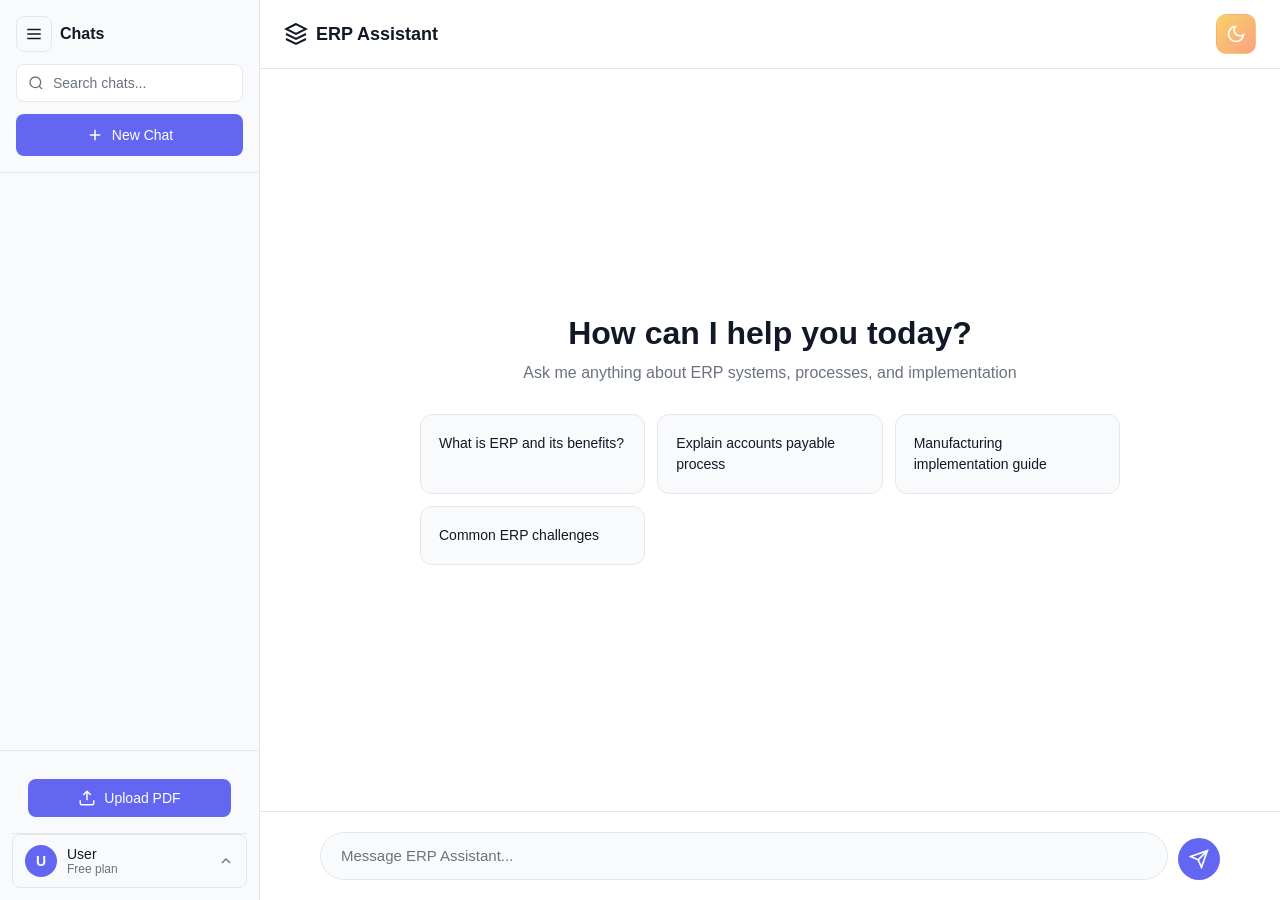
==== ui/app.html @ d472e2b1 "Initial commit: ERP RAG System with feedback, finance domain, and document upload" ====
<!DOCTYPE html>
<html lang="en">
<head>
    <meta charset="UTF-8">
    <meta name="viewport" content="width=device-width, initial-scale=1.0">
    <title>ERP Assistant</title>
    <style>
        * {
            margin: 0;
            padding: 0;
            box-sizing: border-box;
        }

        :root {
            --bg-primary: #ffffff;
            --bg-secondary: #f9fafb;
            --bg-tertiary: #f3f4f6;
            --text-primary: #111827;
            --text-secondary: #6b7280;
            --border: #e5e7eb;
            --accent: #6366f1;
            --accent-hover: #4f46e5;
            --message-user-bg: #f3f4f6;
            --message-assistant-bg: #ffffff;
        }

        [data-theme="dark"] {
            --bg-primary: #1a1f2e;
            --bg-secondary: #252d3d;
            --bg-tertiary: #2f3b4f;
            --text-primary: #e4e6eb;
            --text-secondary: #9ca3af;
            --border: #2d3748;
            --message-user-bg: #252d3d;
            --message-assistant-bg: #1a1f2e;
        }

        body {
            font-family: -apple-system, BlinkMacSystemFont, "Segoe UI", Roboto, sans-serif;
            background: var(--bg-primary);
            color: var(--text-primary);
            height: 100vh;
            display: flex;
            flex-direction: row;
            overflow: hidden;
        }

        /* Sidebar */
        .sidebar {
            width: 260px;
            background: var(--bg-secondary);
            border-right: 1px solid var(--border);
            display: flex;
            flex-direction: column;
            transition: width 0.3s ease;
            position: relative;
            z-index: 100;
            overflow: hidden;
        }

        .sidebar.collapsed {
            width: 56px;
        }

        .sidebar-header {
            padding: 16px;
            border-bottom: 1px solid var(--border);
            display: flex;
            flex-direction: column;
            gap: 12px;
        }

        .sidebar.collapsed .sidebar-header {
            padding: 10px;
            border-bottom: none;
        }

        .sidebar.collapsed .sidebar-title,
        .sidebar.collapsed .search-box,
        .sidebar.collapsed .new-chat-btn,
        .sidebar.collapsed .conversations-list {
            display: none;
        }

        .sidebar.collapsed .sidebar-top {
            justify-content: center;
        }

        .sidebar-top {
            display: flex;
            align-items: center;
            gap: 8px;
        }

        .sidebar-hamburger {
            background: none;
            border: 1px solid var(--border);
            padding: 8px;
            border-radius: 8px;
            cursor: pointer;
            color: var(--text-primary);
            display: flex;
            align-items: center;
            justify-content: center;
            transition: all 0.2s;
            width: 36px;
            height: 36px;
            flex-shrink: 0;
        }

        .sidebar-hamburger:hover {
            background: var(--bg-tertiary);
        }

        .sidebar.collapsed .sidebar-hamburger {
            border-color: var(--accent);
        }

        .sidebar-title {
            font-size: 16px;
            font-weight: 600;
            color: var(--text-primary);
            flex: 1;
        }

        .search-box {
            position: relative;
            width: 100%;
        }

        .search-input {
            width: 100%;
            padding: 10px 12px 10px 36px;
            background: var(--bg-primary);
            border: 1px solid var(--border);
            border-radius: 8px;
            font-size: 14px;
            color: var(--text-primary);
            outline: none;
            transition: all 0.2s;
        }

        .search-input::placeholder {
            color: var(--text-secondary);
        }

        .search-input:focus {
            border-color: var(--accent);
            box-shadow: 0 0 0 3px rgba(99, 102, 241, 0.1);
        }

        .search-icon {
            position: absolute;
            left: 12px;
            top: 50%;
            transform: translateY(-50%);
            color: var(--text-secondary);
            pointer-events: none;
        }

        .new-chat-btn {
            width: 100%;
            padding: 12px;
            background: var(--accent);
            color: white;
            border: none;
            border-radius: 8px;
            cursor: pointer;
            font-size: 14px;
            font-weight: 500;
            display: flex;
            align-items: center;
            justify-content: center;
            gap: 8px;
            transition: background 0.2s;
        }

        .new-chat-btn:hover {
            background: var(--accent-hover);
        }

        .conversations-list {
            flex: 1;
            overflow-y: auto;
            padding: 8px;
        }

        .sidebar-footer {
            padding: 12px;
            border-top: 1px solid var(--border);
            background: var(--bg-secondary);
        }

        .sidebar.collapsed .sidebar-footer {
            padding: 10px;
        }

        /* Upload Section */
        .upload-section {
            padding: 16px;
            border-bottom: 1px solid var(--border);
        }

        .sidebar.collapsed .upload-section {
            padding: 10px;
        }

        .upload-button {
            width: 100%;
            padding: 10px 12px;
            background: var(--accent);
            border: none;
            border-radius: 8px;
            cursor: pointer;
            display: flex;
            align-items: center;
            justify-content: center;
            gap: 8px;
            transition: all 0.2s;
            color: white;
            font-weight: 500;
            font-size: 14px;
        }

        .upload-button:hover {
            background: #5558dd;
            transform: translateY(-1px);
        }

        .sidebar.collapsed .upload-button {
            width: 36px;
            height: 36px;
            padding: 0;
        }

        .sidebar.collapsed .upload-button span {
            display: none;
        }

        .upload-progress {
            margin-top: 12px;
            display: none;
        }

        .upload-progress.active {
            display: block;
        }

        .progress-bar {
            height: 6px;
            background: var(--bg-tertiary);
            border-radius: 3px;
            overflow: hidden;
            margin-bottom: 6px;
        }

        .progress-fill {
            height: 100%;
            background: var(--accent);
            transition: width 0.3s;
            width: 0%;
        }

        .progress-text {
            font-size: 12px;
            color: var(--text-secondary);
            text-align: center;
        }

        .upload-status {
            margin-top: 8px;
            padding: 8px;
            border-radius: 6px;
            font-size: 12px;
            display: none;
        }

        .upload-status.active {
            display: block;
        }

        .upload-status.success {
            background: rgba(16, 185, 129, 0.1);
            color: #10b981;
            border: 1px solid rgba(16, 185, 129, 0.3);
        }

        .upload-status.error {
            background: rgba(239, 68, 68, 0.1);
            color: #ef4444;
            border: 1px solid rgba(239, 68, 68, 0.3);
        }

        .upload-status.processing {
            background: rgba(99, 102, 241, 0.1);
            color: var(--accent);
            border: 1px solid rgba(99, 102, 241, 0.3);
        }

        .profile-section {
            position: relative;
        }

        .profile-button {
            width: 100%;
            padding: 10px 12px;
            background: none;
            border: 1px solid var(--border);
            border-radius: 8px;
            cursor: pointer;
            display: flex;
            align-items: center;
            gap: 10px;
            transition: all 0.2s;
            color: var(--text-primary);
        }

        .profile-button:hover {
            background: var(--bg-tertiary);
        }

        .sidebar.collapsed .profile-button {
            width: 36px;
            height: 36px;
            padding: 0;
            justify-content: center;
        }

        .profile-avatar {
            width: 32px;
            height: 32px;
            border-radius: 50%;
            background: var(--accent);
            color: white;
            display: flex;
            align-items: center;
            justify-content: center;
            font-weight: 600;
            font-size: 14px;
            flex-shrink: 0;
        }

        .profile-info {
            flex: 1;
            text-align: left;
            overflow: hidden;
        }

        .profile-name {
            font-size: 14px;
            font-weight: 500;
            color: var(--text-primary);
            white-space: nowrap;
            overflow: hidden;
            text-overflow: ellipsis;
        }

        .profile-status {
            font-size: 12px;
            color: var(--text-secondary);
        }

        .sidebar.collapsed .profile-info,
        .sidebar.collapsed .profile-chevron {
            display: none;
        }

        .profile-chevron {
            flex-shrink: 0;
            color: var(--text-secondary);
        }

        .profile-menu {
            position: absolute;
            bottom: 100%;
            left: 0;
            right: 0;
            margin-bottom: 8px;
            background: var(--bg-primary);
            border: 1px solid var(--border);
            border-radius: 8px;
            box-shadow: 0 4px 12px rgba(0, 0, 0, 0.15);
            display: none;
            overflow: hidden;
            z-index: 1000;
        }

        .profile-menu.active {
            display: block;
        }

        .profile-menu-item {
            padding: 12px 16px;
            display: flex;
            align-items: center;
            gap: 12px;
            cursor: pointer;
            transition: background 0.2s;
            color: var(--text-primary);
            font-size: 14px;
            border: none;
            background: none;
            width: 100%;
            text-align: left;
        }

        .profile-menu-item:hover {
            background: var(--bg-tertiary);
        }

        .profile-menu-item svg {
            color: var(--text-secondary);
            flex-shrink: 0;
        }

        .profile-menu-divider {
            height: 1px;
            background: var(--border);
            margin: 4px 0;
        }

        .conversation-item {
            padding: 12px;
            border-radius: 8px;
            cursor: pointer;
            margin-bottom: 4px;
            transition: background 0.2s;
            display: flex;
            align-items: center;
            justify-content: space-between;
            gap: 8px;
        }

        .conversation-item:hover {
            background: var(--bg-tertiary);
        }

        .conversation-item.active {
            background: var(--accent);
            color: white;
        }

        .conversation-title {
            flex: 1;
            font-size: 14px;
            overflow: hidden;
            text-overflow: ellipsis;
            white-space: nowrap;
        }

        .conversation-delete {
            opacity: 0;
            background: none;
            border: none;
            color: var(--text-secondary);
            cursor: pointer;
            padding: 4px;
            border-radius: 4px;
            transition: all 0.2s;
        }

        .conversation-item:hover .conversation-delete {
            opacity: 1;
        }

        .conversation-delete:hover {
            background: rgba(0, 0, 0, 0.1);
            color: var(--text-primary);
        }

        .conversation-item.active .conversation-delete {
            color: white;
        }

        .conversation-item.active .conversation-delete:hover {
            background: rgba(255, 255, 255, 0.2);
        }

        /* Main Content */
        .main-content {
            flex: 1;
            display: flex;
            flex-direction: column;
            overflow: hidden;
        }

        /* Header */
        .header {
            display: flex;
            justify-content: space-between;
            align-items: center;
            padding: 14px 24px;
            border-bottom: 1px solid var(--border);
            background: var(--bg-primary);
        }

        .logo {
            font-size: 18px;
            font-weight: 600;
            color: var(--text-primary);
            display: flex;
            align-items: center;
            gap: 8px;
        }

        .header-left {
            display: flex;
            align-items: center;
            gap: 12px;
        }

        .header-actions {
            display: flex;
            gap: 8px;
            align-items: center;
        }

        /* Theme Toggle Button */
        .theme-toggle {
            position: relative;
            width: 40px;
            height: 40px;
            border: 1px solid var(--border);
            border-radius: 10px;
            background: var(--bg-secondary);
            cursor: pointer;
            display: flex;
            align-items: center;
            justify-content: center;
            transition: all 0.3s ease;
            overflow: hidden;
        }

        .theme-toggle:hover {
            background: var(--bg-tertiary);
            border-color: var(--accent);
            transform: scale(1.05);
        }

        .theme-toggle svg {
            transition: all 0.3s ease;
        }

        .theme-toggle:hover svg {
            color: var(--accent);
        }

        [data-theme="dark"] .theme-toggle {
            background: linear-gradient(135deg, #667eea 0%, #764ba2 100%);
            border-color: transparent;
        }

        [data-theme="light"] .theme-toggle {
            background: linear-gradient(135deg, #f6d365 0%, #fda085 100%);
            border-color: transparent;
        }

        /* Chat Container */
        .chat-container {
            flex: 1;
            overflow-y: auto;
            overflow-x: hidden;
            padding: 24px;
            display: flex;
            flex-direction: column;
            width: 100%;
            align-items: center;
        }
        
        /* Force scrollbar to rightmost edge */
        .main-content {
            flex: 1;
            display: flex;
            flex-direction: column;
            overflow: hidden;
            position: relative;
        }

        /* Empty State */
        .empty-state {
            display: flex;
            flex-direction: column;
            align-items: center;
            justify-content: center;
            height: 100%;
            text-align: center;
            padding: 40px 20px;
            max-width: 900px;
            width: 100%;
        }

        .empty-state h1 {
            font-size: 32px;
            font-weight: 600;
            margin-bottom: 12px;
            color: var(--text-primary);
        }

        .empty-state p {
            font-size: 16px;
            color: var(--text-secondary);
            margin-bottom: 32px;
        }

        .suggestions {
            display: grid;
            grid-template-columns: repeat(auto-fit, minmax(220px, 1fr));
            gap: 12px;
            width: 100%;
            max-width: 700px;
        }

        .suggestion-card {
            background: var(--bg-secondary);
            border: 1px solid var(--border);
            border-radius: 12px;
            padding: 18px;
            cursor: pointer;
            transition: all 0.2s;
            text-align: left;
        }

        .suggestion-card:hover {
            background: var(--bg-tertiary);
            border-color: var(--accent);
            transform: translateY(-2px);
            box-shadow: 0 4px 12px rgba(99, 102, 241, 0.15);
        }

        .suggestion-card h3 {
            font-size: 14px;
            font-weight: 500;
            color: var(--text-primary);
            line-height: 1.5;
        }

        /* Messages */
        .message {
            display: flex;
            gap: 16px;
            margin-bottom: 28px;
            animation: fadeIn 0.3s;
            max-width: 900px;
            width: 100%;
        }

        @keyframes fadeIn {
            from { opacity: 0; transform: translateY(10px); }
            to { opacity: 1; transform: translateY(0); }
        }

        .message-avatar {
            width: 36px;
            height: 36px;
            border-radius: 50%;
            display: flex;
            align-items: center;
            justify-content: center;
            flex-shrink: 0;
            font-size: 15px;
            font-weight: 600;
        }

        .message.user .message-avatar {
            background: #111827;
            color: #ffffff;
        }

        [data-theme="dark"] .message.user .message-avatar {
            background: #e5e7eb;
            color: #111827;
        }

        .message.assistant .message-avatar {
            background: var(--accent);
            color: #ffffff;
        }

        .message-content {
            flex: 1;
            padding-top: 6px;
        }

        .message-text {
            font-size: 15px;
            line-height: 1.7;
            color: var(--text-primary);
        }

        .message-text h2, .message-text h3, .message-text h4 {
            margin: 20px 0 12px 0;
            font-weight: 600;
            color: var(--text-primary);
        }

        .message-text h2 { font-size: 22px; }
        .message-text h3 { font-size: 19px; }
        .message-text h4 { font-size: 17px; }

        .message-text p {
            margin: 10px 0;
            color: var(--text-primary);
        }

        .message-text li {
            margin: 8px 0 8px 24px;
            color: var(--text-primary);
        }

        .message-text code {
            background: var(--bg-tertiary);
            padding: 3px 7px;
            border-radius: 5px;
            font-family: 'SF Mono', 'Monaco', 'Courier New', monospace;
            font-size: 14px;
            color: var(--text-primary);
        }

        .message-text strong {
            font-weight: 600;
            color: var(--text-primary);
        }

        .sources {
            margin-top: 20px;
            padding: 16px;
            background: var(--bg-secondary);
            border: 1px solid var(--border);
            border-radius: 10px;
        }

        .sources-title {
            font-size: 13px;
            font-weight: 600;
            color: var(--text-secondary);
            margin-bottom: 12px;
            text-transform: uppercase;
            letter-spacing: 0.5px;
        }

        .source-item {
            font-size: 14px;
            color: var(--text-primary);
            padding: 12px 0;
            border-bottom: 1px solid var(--border);
        }

        .source-item:last-child {
            border-bottom: none;
        }

        .source-name {
            font-weight: 500;
            color: var(--accent);
            margin-bottom: 6px;
        }

        .source-excerpt {
            color: var(--text-secondary);
            font-size: 13px;
            line-height: 1.5;
        }

        .source-chunks {
            color: var(--text-secondary);
            font-size: 12px;
            margin-top: 6px;
        }

        /* Feedback Buttons */
        .feedback-buttons {
            display: flex;
            gap: 8px;
            margin-top: 12px;
            padding-top: 12px;
            border-top: 1px solid var(--border);
        }

        .feedback-btn {
            display: flex;
            align-items: center;
            gap: 6px;
            padding: 6px 12px;
            border: 1px solid var(--border);
            border-radius: 6px;
            background: var(--bg-secondary);
            color: var(--text-secondary);
            font-size: 13px;
            cursor: pointer;
            transition: all 0.2s;
        }

        .feedback-btn:hover {
            background: var(--bg-tertiary);
            border-color: var(--accent);
            color: var(--text-primary);
        }

        .feedback-btn.active {
            border-color: var(--accent);
            background: rgba(99, 102, 241, 0.1);
            color: var(--accent);
        }

        .feedback-btn.positive.active {
            border-color: #10b981;
            background: rgba(16, 185, 129, 0.1);
            color: #10b981;
        }

        .feedback-btn.negative.active {
            border-color: #ef4444;
            background: rgba(239, 68, 68, 0.1);
            color: #ef4444;
        }

        .feedback-btn:disabled {
            opacity: 0.5;
            cursor: not-allowed;
        }

        /* Input Area */
        .input-container {
            border-top: 1px solid var(--border);
            background: var(--bg-primary);
            padding: 20px 24px;
        }

        .input-wrapper {
            max-width: 900px;
            margin: 0 auto;
            display: flex;
            gap: 10px;
            align-items: flex-end;
        }

        .input-box {
            flex: 1;
            display: flex;
            align-items: center;
            background: var(--bg-secondary);
            border: 1px solid var(--border);
            border-radius: 24px;
            padding: 12px 20px;
            transition: all 0.2s;
        }

        .input-box:focus-within {
            background: var(--bg-primary);
            border-color: var(--accent);
            box-shadow: 0 0 0 3px rgba(99, 102, 241, 0.1);
        }

        #queryInput {
            flex: 1;
            border: none;
            background: none;
            outline: none;
            font-size: 15px;
            color: var(--text-primary);
            resize: none;
            max-height: 200px;
            font-family: inherit;
            line-height: 1.5;
        }

        #queryInput::placeholder {
            color: var(--text-secondary);
        }

        .send-btn {
            width: 42px;
            height: 42px;
            background: var(--accent);
            color: white;
            border: none;
            border-radius: 50%;
            cursor: pointer;
            display: flex;
            align-items: center;
            justify-content: center;
            transition: all 0.2s;
            flex-shrink: 0;
        }

        .send-btn:hover:not(:disabled) {
            background: var(--accent-hover);
            transform: scale(1.05);
        }

        .send-btn:disabled {
            background: var(--border);
            cursor: not-allowed;
            opacity: 0.5;
        }

        /* Loading */
        .loading {
            display: flex;
            gap: 6px;
            padding: 16px 0;
        }

        .loading-dot {
            width: 8px;
            height: 8px;
            background: var(--text-secondary);
            border-radius: 50%;
            animation: bounce 1.4s infinite ease-in-out both;
        }

        .loading-dot:nth-child(1) { animation-delay: -0.32s; }
        .loading-dot:nth-child(2) { animation-delay: -0.16s; }

        @keyframes bounce {
            0%, 80%, 100% { transform: scale(0); }
            40% { transform: scale(1); }
        }

        /* System Info Panel */
        .info-panel {
            background: var(--bg-secondary);
            border: 1px solid var(--border);
            border-radius: 10px;
            padding: 16px;
            margin: 20px auto;
            max-width: 700px;
        }

        .info-panel h3 {
            font-size: 15px;
            font-weight: 600;
            color: var(--text-primary);
            margin-bottom: 12px;
        }

        .info-item {
            display: flex;
            justify-content: space-between;
            padding: 8px 0;
            font-size: 14px;
            color: var(--text-secondary);
            border-bottom: 1px solid var(--border);
        }

        .info-item:last-child {
            border-bottom: none;
        }

        .info-value {
            color: var(--text-primary);
            font-weight: 500;
        }

        /* Modal */
        .modal {
            display: none;
            position: fixed;
            top: 0;
            left: 0;
            width: 100%;
            height: 100%;
            background: rgba(0, 0, 0, 0.6);
            z-index: 1000;
            align-items: center;
            justify-content: center;
        }

        .modal.active {
            display: flex;
        }

        .modal-content {
            background: var(--bg-primary);
            border-radius: 16px;
            padding: 28px;
            max-width: 500px;
            width: 90%;
            max-height: 80vh;
            overflow-y: auto;
        }

        /* Custom Scrollbar - Right Side Like Gemini */
        .chat-container {
            scrollbar-width: thin;
            scrollbar-color: rgba(0, 0, 0, 0.2) transparent;
        }

        [data-theme="dark"] .chat-container {
            scrollbar-color: rgba(255, 255, 255, 0.2) transparent;
        }

        .chat-container::-webkit-scrollbar {
            width: 12px;
        }

        .chat-container::-webkit-scrollbar-track {
            background: transparent;
        }

        .chat-container::-webkit-scrollbar-thumb {
            background: rgba(0, 0, 0, 0.2);
            border-radius: 6px;
            border: 3px solid transparent;
            background-clip: padding-box;
        }

        .chat-container::-webkit-scrollbar-thumb:hover {
            background: rgba(0, 0, 0, 0.3);
            background-clip: padding-box;
        }

        [data-theme="dark"] .chat-container::-webkit-scrollbar-thumb {
            background: rgba(255, 255, 255, 0.2);
            background-clip: padding-box;
        }

        [data-theme="dark"] .chat-container::-webkit-scrollbar-thumb:hover {
            background: rgba(255, 255, 255, 0.3);
            background-clip: padding-box;
        }

        .conversations-list::-webkit-scrollbar {
            width: 6px;
        }

        .conversations-list::-webkit-scrollbar-track {
            background: transparent;
        }

        .conversations-list::-webkit-scrollbar-thumb {
            background: rgba(0, 0, 0, 0.15);
            border-radius: 3px;
        }

        [data-theme="dark"] .conversations-list::-webkit-scrollbar-thumb {
            background: rgba(255, 255, 255, 0.15);
        }

        .modal-content::-webkit-scrollbar {
            width: 6px;
        }

        .modal-content::-webkit-scrollbar-track {
            background: transparent;
        }

        .modal-content::-webkit-scrollbar-thumb {
            background: #d1d5db;
            border-radius: 3px;
        }

        [data-theme="dark"] .modal-content::-webkit-scrollbar-thumb {
            background: #4a5568;
        }

        /* Delete Confirmation Modal */
        .delete-modal {
            display: none;
            position: fixed;
            top: 0;
            left: 0;
            right: 0;
            bottom: 0;
            background: rgba(0, 0, 0, 0.6);
            z-index: 2000;
            align-items: center;
            justify-content: center;
            animation: fadeIn 0.2s;
        }

        .delete-modal.active {
            display: flex;
        }

        .delete-modal-content {
            background: var(--bg-primary);
            border-radius: 16px;
            padding: 24px;
            max-width: 400px;
            width: 90%;
            box-shadow: 0 20px 60px rgba(0, 0, 0, 0.3);
            animation: slideUp 0.3s ease;
        }

        @keyframes slideUp {
            from {
                opacity: 0;
                transform: translateY(20px);
            }
            to {
                opacity: 1;
                transform: translateY(0);
            }
        }

        @keyframes fadeIn {
            from {
                opacity: 0;
            }
            to {
                opacity: 1;
            }
        }

        .delete-modal-header {
            display: flex;
            align-items: center;
            gap: 12px;
            margin-bottom: 16px;
        }

        .delete-modal-icon {
            width: 48px;
            height: 48px;
            border-radius: 50%;
            background: rgba(239, 68, 68, 0.1);
            display: flex;
            align-items: center;
            justify-content: center;
            color: #ef4444;
        }

        .delete-modal-title {
            font-size: 20px;
            font-weight: 600;
            color: var(--text-primary);
        }

        .delete-modal-message {
            font-size: 14px;
            color: var(--text-secondary);
            margin-bottom: 24px;
            line-height: 1.6;
        }

        .delete-modal-actions {
            display: flex;
            gap: 12px;
            justify-content: flex-end;
        }

        .delete-modal-btn {
            padding: 10px 20px;
            border-radius: 8px;
            border: none;
            font-size: 14px;
            font-weight: 500;
            cursor: pointer;
            transition: all 0.2s;
        }

        .delete-modal-btn-cancel {
            background: var(--bg-secondary);
            color: var(--text-primary);
            border: 1px solid var(--border);
        }

        .delete-modal-btn-cancel:hover {
            background: var(--bg-tertiary);
        }

        .delete-modal-btn-delete {
            background: #ef4444;
            color: white;
        }

        .delete-modal-btn-delete:hover {
            background: #dc2626;
        }

        .modal-header {
            display: flex;
            justify-content: space-between;
            align-items: center;
            margin-bottom: 20px;
        }

        .modal-title {
            font-size: 20px;
            font-weight: 600;
            color: var(--text-primary);
        }

        .close-btn {
            background: none;
            border: none;
            font-size: 24px;
            color: var(--text-secondary);
            cursor: pointer;
            padding: 0;
            width: 32px;
            height: 32px;
            display: flex;
            align-items: center;
            justify-content: center;
            border-radius: 6px;
        }

        .close-btn:hover {
            background: var(--bg-tertiary);
        }

        /* Overlay for mobile */
        .sidebar-overlay {
            display: none;
            position: fixed;
            top: 0;
            left: 0;
            right: 0;
            bottom: 0;
            background: rgba(0, 0, 0, 0.5);
            z-index: 99;
            opacity: 0;
            transition: opacity 0.3s ease;
        }

        .sidebar-overlay.active {
            display: block;
            opacity: 1;
        }

        /* Responsive */
        @media (max-width: 768px) {
            .sidebar {
                position: fixed;
                left: 0;
                top: 0;
                height: 100vh;
                z-index: 100;
                transform: translateX(-100%);
                transition: transform 0.3s ease;
                width: 260px;
            }

            .sidebar.mobile-open {
                transform: translateX(0);
            }

            .sidebar.collapsed {
                width: 260px;
                transform: translateX(-100%);
            }

            .header {
                padding: 12px 16px;
            }

            .chat-container {
                padding: 16px;
            }

            .suggestions {
                grid-template-columns: 1fr;
            }

            .message {
                gap: 12px;
            }

            .message-avatar {
                width: 32px;
                height: 32px;
                font-size: 14px;
            }

            .input-container {
                padding: 16px;
            }
        }
    </style>
</head>
<body>
    <!-- Sidebar Overlay (Mobile) -->
    <div class="sidebar-overlay" id="sidebarOverlay" onclick="toggleSidebar()"></div>

    <!-- Sidebar -->
    <div class="sidebar" id="sidebar">
        <div class="sidebar-header">
            <div class="sidebar-top">
                <button class="sidebar-hamburger" onclick="toggleSidebar()" title="Toggle sidebar">
                    <svg width="20" height="20" viewBox="0 0 24 24" fill="none" stroke="currentColor" stroke-width="2">
                        <line x1="3" y1="12" x2="21" y2="12"></line>
                        <line x1="3" y1="6" x2="21" y2="6"></line>
                        <line x1="3" y1="18" x2="21" y2="18"></line>
                    </svg>
                </button>
                <div class="sidebar-title">Chats</div>
            </div>
            <div class="search-box">
                <svg class="search-icon" width="16" height="16" viewBox="0 0 24 24" fill="none" stroke="currentColor" stroke-width="2">
                    <circle cx="11" cy="11" r="8"></circle>
                    <path d="m21 21-4.35-4.35"></path>
                </svg>
                <input 
                    type="text" 
                    class="search-input" 
                    id="searchInput" 
                    placeholder="Search chats..."
                    oninput="filterConversations(this.value)"
                />
            </div>
            <button class="new-chat-btn" onclick="startNewChat()">
                <svg width="18" height="18" viewBox="0 0 24 24" fill="none" stroke="currentColor" stroke-width="2">
                    <line x1="12" y1="5" x2="12" y2="19"></line>
                    <line x1="5" y1="12" x2="19" y2="12"></line>
                </svg>
                New Chat
            </button>
        </div>
        <div class="conversations-list" id="conversationsList">
            <!-- Conversations will be loaded here -->
        </div>
        <div class="sidebar-footer">
            <!-- Upload Section -->
            <div class="upload-section">
                <input type="file" id="fileInput" accept=".pdf" style="display: none;" onchange="handleFileSelect(event)">
                <button class="upload-button" onclick="document.getElementById('fileInput').click()">
                    <svg width="18" height="18" viewBox="0 0 24 24" fill="none" stroke="currentColor" stroke-width="2">
                        <path d="M21 15v4a2 2 0 0 1-2 2H5a2 2 0 0 1-2-2v-4"></path>
                        <polyline points="17 8 12 3 7 8"></polyline>
                        <line x1="12" y1="3" x2="12" y2="15"></line>
                    </svg>
                    <span>Upload PDF</span>
                </button>
                <div class="upload-progress" id="uploadProgress">
                    <div class="progress-bar">
                        <div class="progress-fill" id="progressFill"></div>
                    </div>
                    <div class="progress-text" id="progressText">Processing...</div>
                </div>
                <div class="upload-status" id="uploadStatus"></div>
            </div>
            <div class="profile-section">
                <button class="profile-button" onclick="toggleProfileMenu()">
                    <div class="profile-avatar">U</div>
                    <div class="profile-info">
                        <div class="profile-name">User</div>
                        <div class="profile-status">Free plan</div>
                    </div>
                    <svg class="profile-chevron" width="16" height="16" viewBox="0 0 24 24" fill="none" stroke="currentColor" stroke-width="2">
                        <polyline points="18 15 12 9 6 15"></polyline>
                    </svg>
                </button>
                <div class="profile-menu" id="profileMenu">
                    <button class="profile-menu-item" onclick="openSettings()">
                        <svg width="18" height="18" viewBox="0 0 24 24" fill="none" stroke="currentColor" stroke-width="2">
                            <circle cx="12" cy="12" r="3"></circle>
                            <path d="M12 1v6m0 6v6m5.2-14.2 4.3 4.3m-4.3 4.3 4.3 4.3M1 12h6m6 0h6m-14.2-5.2 4.3 4.3m-4.3 4.3 4.3 4.3"></path>
                        </svg>
                        Settings
                    </button>
                    <div class="profile-menu-divider"></div>
                    <button class="profile-menu-item" onclick="showSystemInfo()">
                        <svg width="18" height="18" viewBox="0 0 24 24" fill="none" stroke="currentColor" stroke-width="2">
                            <circle cx="12" cy="12" r="10"></circle>
                            <line x1="12" y1="16" x2="12" y2="12"></line>
                            <line x1="12" y1="8" x2="12.01" y2="8"></line>
                        </svg>
                        System Info
                    </button>
                    <button class="profile-menu-item" onclick="exportChat()">
                        <svg width="18" height="18" viewBox="0 0 24 24" fill="none" stroke="currentColor" stroke-width="2">
                            <path d="M21 15v4a2 2 0 0 1-2 2H5a2 2 0 0 1-2-2v-4"></path>
                            <polyline points="7 10 12 15 17 10"></polyline>
                            <line x1="12" y1="15" x2="12" y2="3"></line>
                        </svg>
                        Export Chat
                    </button>
                    <div class="profile-menu-divider"></div>
                    <button class="profile-menu-item" onclick="toggleTheme()">
                        <svg width="18" height="18" viewBox="0 0 24 24" fill="none" stroke="currentColor" stroke-width="2">
                            <path d="M21 12.79A9 9 0 1 1 11.21 3 7 7 0 0 0 21 12.79z"></path>
                        </svg>
                        Toggle Theme
                    </button>
                </div>
            </div>
        </div>
    </div>

    <!-- Main Content -->
    <div class="main-content">
    <!-- Header -->
    <div class="header">
        <div class="header-left">
            <div class="logo">
                <svg width="24" height="24" viewBox="0 0 24 24" fill="none" stroke="currentColor" stroke-width="2">
                    <path d="M12 2L2 7l10 5 10-5-10-5z"></path>
                    <path d="M2 17l10 5 10-5"></path>
                    <path d="M2 12l10 5 10-5"></path>
                </svg>
                ERP Assistant
            </div>
        </div>
        <div class="header-actions">
            <button class="theme-toggle" onclick="toggleTheme()" title="Toggle theme">
                <svg width="20" height="20" viewBox="0 0 24 24" fill="none" stroke="white" stroke-width="2">
                    <path d="M21 12.79A9 9 0 1 1 11.21 3 7 7 0 0 0 21 12.79z"></path>
                </svg>
            </button>
        </div>
    </div>

    <!-- Chat Container -->
    <div class="chat-container" id="chatContainer">
        <!-- Empty State -->
        <div class="empty-state" id="emptyState">
            <h1>How can I help you today?</h1>
            <p>Ask me anything about ERP systems, processes, and implementation</p>
            <div class="suggestions">
                <div class="suggestion-card" onclick="askSuggestion('What is ERP and what are its benefits?')">
                    <h3>What is ERP and its benefits?</h3>
                </div>
                <div class="suggestion-card" onclick="askSuggestion('Explain the accounts payable process')">
                    <h3>Explain accounts payable process</h3>
                </div>
                <div class="suggestion-card" onclick="askSuggestion('How do I implement manufacturing in ERP?')">
                    <h3>Manufacturing implementation guide</h3>
                </div>
                <div class="suggestion-card" onclick="askSuggestion('What are common ERP challenges?')">
                    <h3>Common ERP challenges</h3>
                </div>
            </div>
        </div>
    </div>

    <!-- Input Area -->
    <div class="input-container">
        <div class="input-wrapper">
            <div class="input-box">
                <textarea 
                    id="queryInput" 
                    placeholder="Message ERP Assistant..." 
                    rows="1"
                    onkeydown="handleKeyDown(event)"
                    oninput="autoResize(this)"
                ></textarea>
            </div>
            <button class="send-btn" id="sendBtn" onclick="submitQuery()">
                <svg width="20" height="20" viewBox="0 0 24 24" fill="none" stroke="currentColor" stroke-width="2">
                    <line x1="22" y1="2" x2="11" y2="13"></line>
                    <polygon points="22 2 15 22 11 13 2 9 22 2"></polygon>
                </svg>
            </button>
        </div>
    </div>

    <!-- System Info Modal -->
    <div class="modal" id="infoModal">
        <div class="modal-content">
            <div class="modal-header">
                <div class="modal-title">System Information</div>
                <button class="close-btn" onclick="closeModal('infoModal')">&times;</button>
            </div>
            <div id="systemInfoContent">
                <div class="info-panel">
                    <h3>Status</h3>
                    <div class="info-item">
                        <span>Documents Indexed</span>
                        <span class="info-value" id="docCount">Loading...</span>
                    </div>
                    <div class="info-item">
                        <span>Embedding Model</span>
                        <span class="info-value">all-MiniLM-L6-v2</span>
                    </div>
                    <div class="info-item">
                        <span>LLM Model</span>
                        <span class="info-value">Mistral 7B (Ollama)</span>
                    </div>
                    <div class="info-item">
                        <span>Vector Store</span>
                        <span class="info-value">FAISS</span>
                    </div>
                </div>
            </div>
        </div>
    </div>

    <!-- Delete Confirmation Modal -->
    <div class="delete-modal" id="deleteModal">
        <div class="delete-modal-content">
            <div class="delete-modal-header">
                <div class="delete-modal-icon">
                    <svg width="24" height="24" viewBox="0 0 24 24" fill="none" stroke="currentColor" stroke-width="2">
                        <path d="M3 6h18M19 6v14a2 2 0 0 1-2 2H7a2 2 0 0 1-2-2V6m3 0V4a2 2 0 0 1 2-2h4a2 2 0 0 1 2 2v2"></path>
                        <line x1="10" y1="11" x2="10" y2="17"></line>
                        <line x1="14" y1="11" x2="14" y2="17"></line>
                    </svg>
                </div>
                <div class="delete-modal-title">Delete Conversation?</div>
            </div>
            <div class="delete-modal-message">
                This conversation will be permanently deleted. This action cannot be undone.
            </div>
            <div class="delete-modal-actions">
                <button class="delete-modal-btn delete-modal-btn-cancel" onclick="closeDeleteModal()">Cancel</button>
                <button class="delete-modal-btn delete-modal-btn-delete" onclick="confirmDelete()">Delete</button>
            </div>
        </div>
    </div>
    </div>

    <script>
        const API_BASE = 'http://localhost:8000/api';
        let currentConversation = [];
        let systemInfo = {};
        let conversations = [];
        let currentConversationId = null;

        // Initialize
        document.addEventListener('DOMContentLoaded', () => {
            loadSystemInfo();
            loadConversations();
            loadTheme();
        });

        // Load conversations from localStorage
        function loadConversations() {
            const saved = localStorage.getItem('erpConversations');
            if (saved) {
                conversations = JSON.parse(saved);
                renderConversationsList();
            }
        }

        // Save conversations to localStorage
        function saveConversations() {
            localStorage.setItem('erpConversations', JSON.stringify(conversations));
        }

        // Render conversations list
        function renderConversationsList(searchQuery = '') {
            const listEl = document.getElementById('conversationsList');
            
            // Filter conversations based on search query
            let filteredConversations = conversations;
            if (searchQuery) {
                filteredConversations = conversations.filter(conv => 
                    conv.title.toLowerCase().includes(searchQuery.toLowerCase()) ||
                    conv.messages.some(msg => 
                        msg.content.toLowerCase().includes(searchQuery.toLowerCase())
                    )
                );
            }
            
            if (filteredConversations.length === 0) {
                listEl.innerHTML = `<div style="padding: 20px; text-align: center; color: var(--text-secondary); font-size: 14px;">${searchQuery ? 'No matching chats' : 'No conversations yet'}</div>`;
                return;
            }
            
            listEl.innerHTML = filteredConversations.map(conv => `
                <div class="conversation-item ${conv.id === currentConversationId ? 'active' : ''}" onclick="loadConversation('${conv.id}')">
                    <div class="conversation-title">${escapeHtml(conv.title)}</div>
                    <button class="conversation-delete" onclick="event.stopPropagation(); deleteConversation('${conv.id}')">
                        <svg width="14" height="14" viewBox="0 0 24 24" fill="none" stroke="currentColor" stroke-width="2">
                            <polyline points="3 6 5 6 21 6"></polyline>
                            <path d="M19 6v14a2 2 0 0 1-2 2H7a2 2 0 0 1-2-2V6m3 0V4a2 2 0 0 1 2-2h4a2 2 0 0 1 2 2v2"></path>
                        </svg>
                    </button>
                </div>
            `).join('');
        }

        // Filter conversations based on search
        function filterConversations(query) {
            renderConversationsList(query);
        }

        // Load a conversation
        function loadConversation(id) {
            const conv = conversations.find(c => c.id === id);
            if (!conv) return;
            
            currentConversationId = id;
            currentConversation = conv.messages || [];
            
            const chatContainer = document.getElementById('chatContainer');
            chatContainer.innerHTML = '';
            
            if (currentConversation.length === 0) {
                document.getElementById('emptyState').style.display = 'flex';
            } else {
                currentConversation.forEach(msg => {
                    if (msg.role === 'user') {
                        appendMessage(msg.content, 'user');
                    } else {
                        appendMessage(msg.content, 'assistant', msg.sources);
                    }
                });
            }
            
            renderConversationsList();
            
            // Close sidebar on mobile
            if (window.innerWidth <= 768) {
                const sidebar = document.getElementById('sidebar');
                const overlay = document.getElementById('sidebarOverlay');
                sidebar.classList.remove('mobile-open');
                overlay.classList.remove('active');
            }
        }

        // Delete a conversation
        let conversationToDelete = null;

        function deleteConversation(id) {
            conversationToDelete = id;
            document.getElementById('deleteModal').classList.add('active');
        }

        function closeDeleteModal() {
            document.getElementById('deleteModal').classList.remove('active');
            conversationToDelete = null;
        }

        function confirmDelete() {
            if (!conversationToDelete) return;
            
            conversations = conversations.filter(c => c.id !== conversationToDelete);
            saveConversations();
            
            if (currentConversationId === conversationToDelete) {
                startNewChat();
            } else {
                renderConversationsList();
            }
            
            closeDeleteModal();
        }

        // Toggle profile menu
        function toggleProfileMenu() {
            const menu = document.getElementById('profileMenu');
            menu.classList.toggle('active');
        }

        // Close profile menu when clicking outside
        document.addEventListener('click', (e) => {
            const profileSection = document.querySelector('.profile-section');
            const profileMenu = document.getElementById('profileMenu');
            if (profileSection && !profileSection.contains(e.target)) {
                profileMenu?.classList.remove('active');
            }
            
            // Close delete modal when clicking backdrop
            const deleteModal = document.getElementById('deleteModal');
            if (e.target === deleteModal) {
                closeDeleteModal();
            }
        });

        // Open settings modal
        function openSettings() {
            toggleProfileMenu();
            // Create settings modal content
            const modal = document.getElementById('infoModal');
            const content = document.getElementById('systemInfoContent');
            
            content.innerHTML = `
                <div class="info-panel">
                    <h3>Settings</h3>
                    <div class="info-item">
                        <span>Theme</span>
                        <button class="action-btn" onclick="toggleTheme(); openSettings();" style="border: 1px solid var(--border); padding: 6px 12px;">
                            <svg width="16" height="16" viewBox="0 0 24 24" fill="none" stroke="currentColor" stroke-width="2">
                                <path d="M21 12.79A9 9 0 1 1 11.21 3 7 7 0 0 0 21 12.79z"></path>
                            </svg>
                            Toggle
                        </button>
                    </div>
                    <div class="info-item">
                        <span>Profile Name</span>
                        <span class="info-value">User</span>
                    </div>
                    <div class="info-item">
                        <span>Plan</span>
                        <span class="info-value">Free</span>
                    </div>
                </div>
                <div class="info-panel" style="margin-top: 16px;">
                    <h3>System Status</h3>
                    <div class="info-item">
                        <span>Documents Indexed</span>
                        <span class="info-value" id="docCount">${systemInfo.total_chunks || 'Loading...'}</span>
                    </div>
                    <div class="info-item">
                        <span>Embedding Model</span>
                        <span class="info-value">all-MiniLM-L6-v2</span>
                    </div>
                    <div class="info-item">
                        <span>LLM Model</span>
                        <span class="info-value">Mistral 7B (Ollama)</span>
                    </div>
                    <div class="info-item">
                        <span>Vector Store</span>
                        <span class="info-value">FAISS</span>
                    </div>
                </div>
            `;
            
            document.querySelector('.modal-title').textContent = 'Settings';
            modal.classList.add('active');
        }

        // Toggle sidebar
        function toggleSidebar() {
            const sidebar = document.getElementById('sidebar');
            const overlay = document.getElementById('sidebarOverlay');
            
            if (window.innerWidth <= 768) {
                // Mobile: use mobile-open class and overlay
                sidebar.classList.toggle('mobile-open');
                overlay.classList.toggle('active');
            } else {
                // Desktop: use collapsed class
                sidebar.classList.toggle('collapsed');
            }
        }

        // Load theme
        function loadTheme() {
            const theme = localStorage.getItem('theme') || 'light';
            document.documentElement.setAttribute('data-theme', theme);
        }

        // Load system info
        async function loadSystemInfo() {
            try {
                const response = await fetch(`${API_BASE}/../info`);
                if (response.ok) {
                    systemInfo = await response.json();
                    document.getElementById('docCount').textContent = systemInfo.total_chunks || 'N/A';
                }
            } catch (error) {
                console.error('Failed to load system info:', error);
            }
        }

        // Auto-resize textarea
        function autoResize(textarea) {
            textarea.style.height = 'auto';
            textarea.style.height = Math.min(textarea.scrollHeight, 200) + 'px';
        }

        // Handle Enter key
        function handleKeyDown(event) {
            if (event.key === 'Enter' && !event.shiftKey) {
                event.preventDefault();
                submitQuery();
            }
        }

        // Theme toggle
        function toggleTheme() {
            const currentTheme = document.documentElement.getAttribute('data-theme');
            const newTheme = currentTheme === 'dark' ? 'light' : 'dark';
            document.documentElement.setAttribute('data-theme', newTheme);
            localStorage.setItem('theme', newTheme);
        }

        // Load saved theme
        const savedTheme = localStorage.getItem('theme') || 'light';
        document.documentElement.setAttribute('data-theme', savedTheme);

        // Start new chat
        function startNewChat() {
            currentConversation = [];
            currentConversationId = null;
            renderConversationsList();
            document.getElementById('chatContainer').innerHTML = `
                <div class="empty-state" id="emptyState">
                    <h1>How can I help you today?</h1>
                    <p>Ask me anything about ERP systems, processes, and implementation</p>
                    <div class="suggestions">
                        <div class="suggestion-card" onclick="askSuggestion('What is ERP and what are its benefits?')">
                            <h3>What is ERP and its benefits?</h3>
                        </div>
                        <div class="suggestion-card" onclick="askSuggestion('Explain the accounts payable process')">
                            <h3>Explain accounts payable process</h3>
                        </div>
                        <div class="suggestion-card" onclick="askSuggestion('How do I implement manufacturing in ERP?')">
                            <h3>Manufacturing implementation guide</h3>
                        </div>
                        <div class="suggestion-card" onclick="askSuggestion('What are common ERP challenges?')">
                            <h3>Common ERP challenges</h3>
                        </div>
                    </div>
                </div>
            `;
        }

        // Ask suggestion
        function askSuggestion(question) {
            document.getElementById('queryInput').value = question;
            submitQuery();
        }

        // Show/close modal
        function showSystemInfo() {
            document.getElementById('infoModal').classList.add('active');
        }

        function closeModal(modalId) {
            document.getElementById(modalId).classList.remove('active');
        }

        // Export chat
        function exportChat() {
            const data = JSON.stringify(currentConversation, null, 2);
            const blob = new Blob([data], { type: 'application/json' });
            const url = URL.createObjectURL(blob);
            const a = document.createElement('a');
            a.href = url;
            a.download = `erp-chat-${new Date().toISOString().slice(0,10)}.json`;
            a.click();
            URL.revokeObjectURL(url);
        }

        // ====================================================================
        // Document Upload & Processing Pipeline
        // ====================================================================

        let uploadInProgress = false;

        function handleFileSelect(event) {
            const file = event.target.files[0];
            if (!file) return;

            // Validate file type
            if (!file.name.toLowerCase().endsWith('.pdf')) {
                showUploadStatus('Only PDF files are supported', 'error');
                return;
            }

            // Validate file size (max 50MB)
            if (file.size > 50 * 1024 * 1024) {
                showUploadStatus('File too large (max 50MB)', 'error');
                return;
            }

            if (uploadInProgress) {
                showUploadStatus('Upload already in progress', 'error');
                return;
            }

            uploadDocument(file);
        }

        async function uploadDocument(file) {
            uploadInProgress = true;
            const progressBar = document.getElementById('uploadProgress');
            const progressFill = document.getElementById('progressFill');
            const progressText = document.getElementById('progressText');
            const statusDiv = document.getElementById('uploadStatus');

            // Show progress bar
            progressBar.classList.add('active');
            statusDiv.classList.remove('active');

            try {
                // Step 1: Upload file (0-30%)
                progressFill.style.width = '10%';
                progressText.textContent = 'Uploading file...';

                const formData = new FormData();
                formData.append('file', file);

                const uploadResponse = await fetch(`${API_BASE}/api/upload`, {
                    method: 'POST',
                    body: formData
                });

                if (!uploadResponse.ok) {
                    throw new Error('Upload failed');
                }

                const uploadResult = await uploadResponse.json();
                progressFill.style.width = '30%';

                // Step 2: Process document (30-60%)
                progressText.textContent = 'Processing document...';
                await new Promise(resolve => setTimeout(resolve, 500));

                const ingestResponse = await fetch(`${API_BASE}/api/process-document`, {
                    method: 'POST',
                    headers: { 'Content-Type': 'application/json' },
                    body: JSON.stringify({ filename: uploadResult.filename })
                });

                if (!ingestResponse.ok) {
                    throw new Error('Document processing failed');
                }

                progressFill.style.width = '60%';

                // Step 3: Generate embeddings (60-90%)
                progressText.textContent = 'Generating embeddings...';
                await new Promise(resolve => setTimeout(resolve, 500));

                const embedResponse = await fetch(`${API_BASE}/api/generate-embeddings`, {
                    method: 'POST'
                });

                if (!embedResponse.ok) {
                    throw new Error('Embedding generation failed');
                }

                const embedResult = await embedResponse.json();
                progressFill.style.width = '90%';

                // Step 4: Reload RAG system (90-100%)
                progressText.textContent = 'Reloading system...';
                await new Promise(resolve => setTimeout(resolve, 500));

                const reloadResponse = await fetch(`${API_BASE}/api/reload`, {
                    method: 'POST'
                });

                if (!reloadResponse.ok) {
                    throw new Error('System reload failed');
                }

                progressFill.style.width = '100%';
                progressText.textContent = 'Complete!';

                // Show success message
                await new Promise(resolve => setTimeout(resolve, 500));
                progressBar.classList.remove('active');
                showUploadStatus(
                    `✓ ${file.name} processed successfully! (${embedResult.total_chunks} chunks)`,
                    'success'
                );

                // Reset file input
                document.getElementById('fileInput').value = '';

            } catch (error) {
                console.error('Upload error:', error);
                progressBar.classList.remove('active');
                showUploadStatus(`✗ Error: ${error.message}`, 'error');
            } finally {
                uploadInProgress = false;
            }
        }

        function showUploadStatus(message, type) {
            const statusDiv = document.getElementById('uploadStatus');
            statusDiv.textContent = message;
            statusDiv.className = `upload-status ${type} active`;

            // Auto-hide after 5 seconds
            setTimeout(() => {
                statusDiv.classList.remove('active');
            }, 5000);
        }

        // Hide empty state
        function hideEmptyState() {
            const emptyState = document.getElementById('emptyState');
            if (emptyState) emptyState.remove();
        }

        // Add message
        function addMessage(role, content, sources = []) {
            hideEmptyState();
            
            const container = document.getElementById('chatContainer');
            const messageDiv = document.createElement('div');
            messageDiv.className = `message ${role}`;
            
            const avatar = role === 'user' ? 'Y' : 'A';
            const formattedContent = role === 'assistant' ? formatMarkdown(content) : escapeHtml(content).replace(/\n/g, '<br>');
            
            // Get the last user query for feedback submission
            const lastUserQuery = currentConversation?.messages?.filter(m => m.role === 'user').slice(-1)[0]?.content || '';
            const messageId = Date.now();
            
            let html = `
                <div class="message-avatar">${avatar}</div>
                <div class="message-content">
                    <div class="message-text">${formattedContent}</div>
            `;
            
            if (sources && sources.length > 0) {
                html += `
                    <div class="sources">
                        <div class="sources-title">Sources</div>
                        ${sources.map(source => `
                            <div class="source-item">
                                <div class="source-name">📄 ${escapeHtml(source.document_name)}</div>
                                <div class="source-excerpt">${escapeHtml(source.excerpt)}</div>
                                <div class="source-chunks">Chunks: ${source.chunk_ids.join(', ')}</div>
                            </div>
                        `).join('')}
                    </div>
                `;
            }
            
            // Add feedback buttons for assistant messages
            if (role === 'assistant') {
                html += `
                    <div class="feedback-buttons" id="feedback-${messageId}">
                        <button class="feedback-btn positive" onclick="submitFeedback('${messageId}', 'positive', '${escapeHtml(lastUserQuery)}', \`${escapeHtml(content)}\`, ${JSON.stringify(sources || []).replace(/"/g, '&quot;')})">
                            <svg width="16" height="16" viewBox="0 0 24 24" fill="none" stroke="currentColor" stroke-width="2">
                                <path d="M14 9V5a3 3 0 0 0-3-3l-4 9v11h11.28a2 2 0 0 0 2-1.7l1.38-9a2 2 0 0 0-2-2.3zM7 22H4a2 2 0 0 1-2-2v-7a2 2 0 0 1 2-2h3"></path>
                            </svg>
                            Helpful
                        </button>
                        <button class="feedback-btn negative" onclick="submitFeedback('${messageId}', 'negative', '${escapeHtml(lastUserQuery)}', \`${escapeHtml(content)}\`, ${JSON.stringify(sources || []).replace(/"/g, '&quot;')})">
                            <svg width="16" height="16" viewBox="0 0 24 24" fill="none" stroke="currentColor" stroke-width="2">
                                <path d="M10 15v4a3 3 0 0 0 3 3l4-9V2H5.72a2 2 0 0 0-2 1.7l-1.38 9a2 2 0 0 0 2 2.3zm7-13h2.67A2.31 2.31 0 0 1 22 4v7a2.31 2.31 0 0 1-2.33 2H17"></path>
                            </svg>
                            Not Helpful
                        </button>
                    </div>
                `;
            }
            
            html += '</div></div>';
            messageDiv.innerHTML = html;
            container.appendChild(messageDiv);
            container.scrollTop = container.scrollHeight;
        }

        // Submit feedback
        async function submitFeedback(messageId, rating, query, answer, sources) {
            const feedbackContainer = document.getElementById(`feedback-${messageId}`);
            const buttons = feedbackContainer.querySelectorAll('.feedback-btn');
            
            // Disable buttons during submission
            buttons.forEach(btn => btn.disabled = true);
            
            try {
                const response = await fetch(`${API_BASE}/api/feedback`, {
                    method: 'POST',
                    headers: { 'Content-Type': 'application/json' },
                    body: JSON.stringify({
                        query: query,
                        answer: answer,
                        sources: sources,
                        rating: rating,
                        user_id: 'ui_user'
                    })
                });
                
                if (response.ok) {
                    // Mark the clicked button as active
                    buttons.forEach(btn => {
                        btn.classList.remove('active');
                        if (btn.classList.contains(rating)) {
                            btn.classList.add('active');
                        }
                    });
                    
                    // Show success message
                    const successMsg = document.createElement('span');
                    successMsg.style.color = 'var(--accent)';
                    successMsg.style.fontSize = '12px';
                    successMsg.style.marginLeft = '12px';
                    successMsg.textContent = '✓ Thank you for your feedback!';
                    feedbackContainer.appendChild(successMsg);
                    
                    setTimeout(() => successMsg.remove(), 3000);
                } else {
                    throw new Error('Failed to submit feedback');
                }
            } catch (error) {
                console.error('Feedback error:', error);
                alert('Failed to submit feedback. Please try again.');
                buttons.forEach(btn => btn.disabled = false);
            }
        }

        // Show loading
        function showLoading() {
            hideEmptyState();
            const container = document.getElementById('chatContainer');
            const loadingDiv = document.createElement('div');
            loadingDiv.id = 'loadingIndicator';
            loadingDiv.className = 'message assistant';
            loadingDiv.innerHTML = `
                <div class="message-avatar">A</div>
                <div class="message-content">
                    <div class="loading">
                        <div class="loading-dot"></div>
                        <div class="loading-dot"></div>
                        <div class="loading-dot"></div>
                    </div>
                </div>
            `;
            container.appendChild(loadingDiv);
            container.scrollTop = container.scrollHeight;
        }

        // Hide loading
        function hideLoading() {
            const loading = document.getElementById('loadingIndicator');
            if (loading) loading.remove();
        }

        // Submit query
        async function submitQuery() {
            const input = document.getElementById('queryInput');
            const query = input.value.trim();
            
            if (!query) return;
            
            // Create new conversation if none exists
            if (!currentConversationId) {
                const newConv = {
                    id: Date.now().toString(),
                    title: query.substring(0, 50) + (query.length > 50 ? '...' : ''),
                    messages: [],
                    createdAt: new Date().toISOString()
                };
                conversations.unshift(newConv);
                currentConversationId = newConv.id;
                saveConversations();
                renderConversationsList();
            }
            
            input.value = '';
            input.style.height = 'auto';
            
            // Add user message
            addMessage('user', query);
            currentConversation.push({ role: 'user', content: query });
            
            // Update conversation in storage
            updateCurrentConversation();
            
            // Show loading
            showLoading();
            document.getElementById('sendBtn').disabled = true;
            
            try {
                const response = await fetch(`${API_BASE}/query`, {
                    method: 'POST',
                    headers: { 'Content-Type': 'application/json' },
                    body: JSON.stringify({ query })
                });
                
                if (!response.ok) throw new Error('Request failed');
                
                const data = await response.json();
                hideLoading();
                
                addMessage('assistant', data.answer, data.sources);
                currentConversation.push({ 
                    role: 'assistant', 
                    content: data.answer, 
                    sources: data.sources 
                });
                
                // Update conversation in storage
                updateCurrentConversation();
                
            } catch (error) {
                hideLoading();
                addMessage('assistant', 'Sorry, I encountered an error. Please try again or check if the server is running.');
                console.error('Error:', error);
            } finally {
                document.getElementById('sendBtn').disabled = false;
            }
        }

        // Update current conversation in storage
        function updateCurrentConversation() {
            const conv = conversations.find(c => c.id === currentConversationId);
            if (conv) {
                conv.messages = currentConversation;
                conv.updatedAt = new Date().toISOString();
                saveConversations();
            }
        }

        // Append message (used when loading conversation)
        function appendMessage(content, role, sources = []) {
            addMessage(role, content, sources);
        }

        // Format markdown
        function formatMarkdown(text) {
            let html = escapeHtml(text);
            
            html = html.replace(/^### (.+)$/gm, '<h4>$1</h4>');
            html = html.replace(/^## (.+)$/gm, '<h3>$1</h3>');
            html = html.replace(/^# (.+)$/gm, '<h2>$1</h2>');
            html = html.replace(/^(\d+)\. (.+)$/gm, '<li style="margin-left: 20px;">$2</li>');
            html = html.replace(/^- (.+)$/gm, '<li style="list-style-type: disc; margin-left: 20px;">$1</li>');
            html = html.replace(/\*\*(.+?)\*\*/g, '<strong>$1</strong>');
            html = html.replace(/`([^`]+)`/g, '<code>$1</code>');
            html = html.replace(/\n\n/g, '</p><p>');
            html = html.replace(/\n/g, '<br>');
            html = '<p>' + html + '</p>';
            html = html.replace(/<p><\/p>/g, '');
            html = html.replace(/<p><br>/g, '<p>');
            html = html.replace(/<br><\/p>/g, '</p>');
            
            return html;
        }

        // Escape HTML
        function escapeHtml(text) {
            const map = {
                '&': '&amp;',
                '<': '&lt;',
                '>': '&gt;',
                '"': '&quot;',
                "'": '&#039;'
            };
            return text.replace(/[&<>"']/g, m => map[m]);
        }
    </script>
</body>
</html>
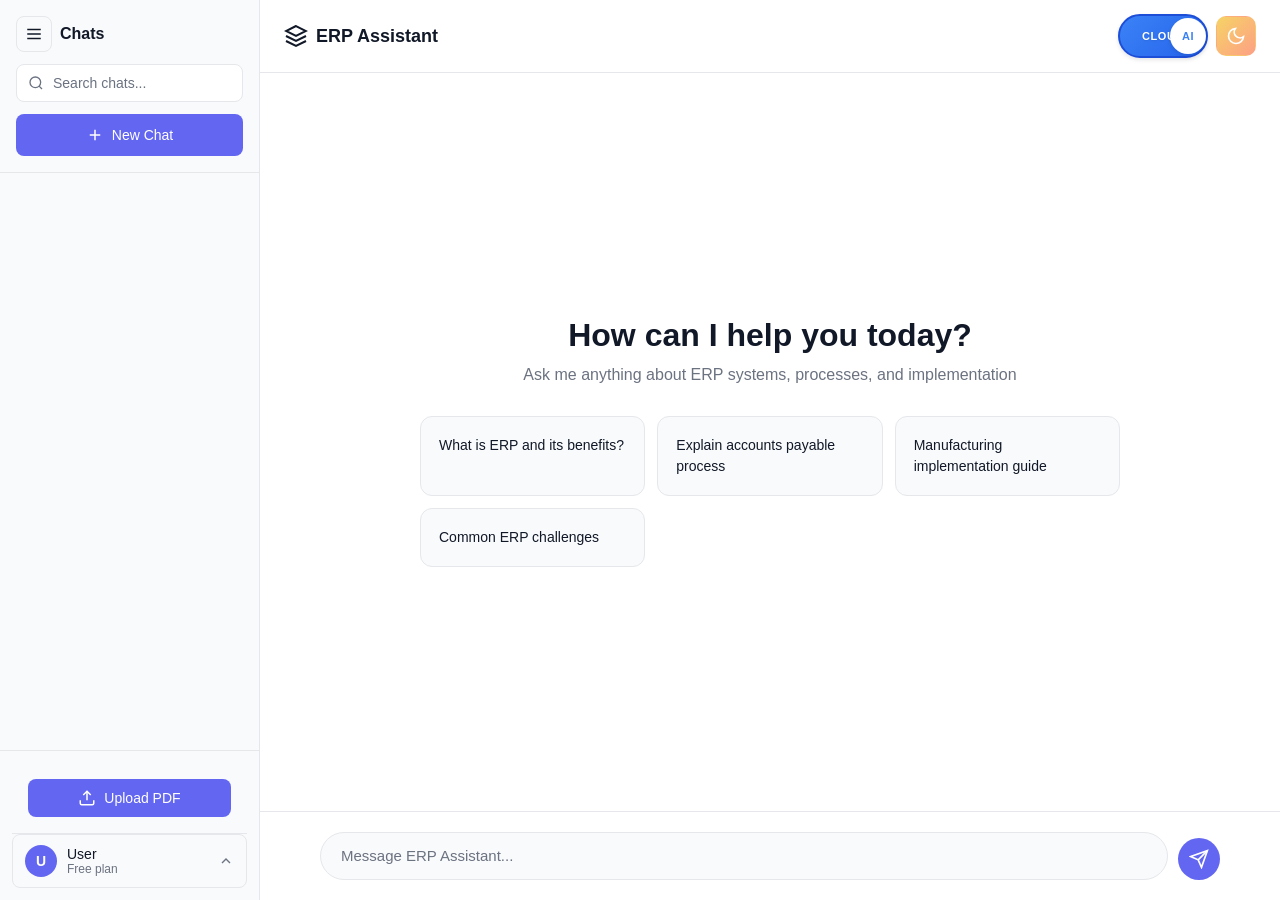
==== commit e1482dc9: "feat: hybrid LLM ERP RAG system with Ollama/Groq toggle and modular UI" ====
--- a/ui/app.html
+++ b/ui/app.html
@@ -1,1274 +1,10 @@
-<!DOCTYPE html>
+﻿<!DOCTYPE html>
 <html lang="en">
 <head>
     <meta charset="UTF-8">
     <meta name="viewport" content="width=device-width, initial-scale=1.0">
     <title>ERP Assistant</title>
-    <style>
-        * {
-            margin: 0;
-            padding: 0;
-            box-sizing: border-box;
-        }
-
-        :root {
-            --bg-primary: #ffffff;
-            --bg-secondary: #f9fafb;
-            --bg-tertiary: #f3f4f6;
-            --text-primary: #111827;
-            --text-secondary: #6b7280;
-            --border: #e5e7eb;
-            --accent: #6366f1;
-            --accent-hover: #4f46e5;
-            --message-user-bg: #f3f4f6;
-            --message-assistant-bg: #ffffff;
-        }
-
-        [data-theme="dark"] {
-            --bg-primary: #1a1f2e;
-            --bg-secondary: #252d3d;
-            --bg-tertiary: #2f3b4f;
-            --text-primary: #e4e6eb;
-            --text-secondary: #9ca3af;
-            --border: #2d3748;
-            --message-user-bg: #252d3d;
-            --message-assistant-bg: #1a1f2e;
-        }
-
-        body {
-            font-family: -apple-system, BlinkMacSystemFont, "Segoe UI", Roboto, sans-serif;
-            background: var(--bg-primary);
-            color: var(--text-primary);
-            height: 100vh;
-            display: flex;
-            flex-direction: row;
-            overflow: hidden;
-        }
-
-        /* Sidebar */
-        .sidebar {
-            width: 260px;
-            background: var(--bg-secondary);
-            border-right: 1px solid var(--border);
-            display: flex;
-            flex-direction: column;
-            transition: width 0.3s ease;
-            position: relative;
-            z-index: 100;
-            overflow: hidden;
-        }
-
-        .sidebar.collapsed {
-            width: 56px;
-        }
-
-        .sidebar-header {
-            padding: 16px;
-            border-bottom: 1px solid var(--border);
-            display: flex;
-            flex-direction: column;
-            gap: 12px;
-        }
-
-        .sidebar.collapsed .sidebar-header {
-            padding: 10px;
-            border-bottom: none;
-        }
-
-        .sidebar.collapsed .sidebar-title,
-        .sidebar.collapsed .search-box,
-        .sidebar.collapsed .new-chat-btn,
-        .sidebar.collapsed .conversations-list {
-            display: none;
-        }
-
-        .sidebar.collapsed .sidebar-top {
-            justify-content: center;
-        }
-
-        .sidebar-top {
-            display: flex;
-            align-items: center;
-            gap: 8px;
-        }
-
-        .sidebar-hamburger {
-            background: none;
-            border: 1px solid var(--border);
-            padding: 8px;
-            border-radius: 8px;
-            cursor: pointer;
-            color: var(--text-primary);
-            display: flex;
-            align-items: center;
-            justify-content: center;
-            transition: all 0.2s;
-            width: 36px;
-            height: 36px;
-            flex-shrink: 0;
-        }
-
-        .sidebar-hamburger:hover {
-            background: var(--bg-tertiary);
-        }
-
-        .sidebar.collapsed .sidebar-hamburger {
-            border-color: var(--accent);
-        }
-
-        .sidebar-title {
-            font-size: 16px;
-            font-weight: 600;
-            color: var(--text-primary);
-            flex: 1;
-        }
-
-        .search-box {
-            position: relative;
-            width: 100%;
-        }
-
-        .search-input {
-            width: 100%;
-            padding: 10px 12px 10px 36px;
-            background: var(--bg-primary);
-            border: 1px solid var(--border);
-            border-radius: 8px;
-            font-size: 14px;
-            color: var(--text-primary);
-            outline: none;
-            transition: all 0.2s;
-        }
-
-        .search-input::placeholder {
-            color: var(--text-secondary);
-        }
-
-        .search-input:focus {
-            border-color: var(--accent);
-            box-shadow: 0 0 0 3px rgba(99, 102, 241, 0.1);
-        }
-
-        .search-icon {
-            position: absolute;
-            left: 12px;
-            top: 50%;
-            transform: translateY(-50%);
-            color: var(--text-secondary);
-            pointer-events: none;
-        }
-
-        .new-chat-btn {
-            width: 100%;
-            padding: 12px;
-            background: var(--accent);
-            color: white;
-            border: none;
-            border-radius: 8px;
-            cursor: pointer;
-            font-size: 14px;
-            font-weight: 500;
-            display: flex;
-            align-items: center;
-            justify-content: center;
-            gap: 8px;
-            transition: background 0.2s;
-        }
-
-        .new-chat-btn:hover {
-            background: var(--accent-hover);
-        }
-
-        .conversations-list {
-            flex: 1;
-            overflow-y: auto;
-            padding: 8px;
-        }
-
-        .sidebar-footer {
-            padding: 12px;
-            border-top: 1px solid var(--border);
-            background: var(--bg-secondary);
-        }
-
-        .sidebar.collapsed .sidebar-footer {
-            padding: 10px;
-        }
-
-        /* Upload Section */
-        .upload-section {
-            padding: 16px;
-            border-bottom: 1px solid var(--border);
-        }
-
-        .sidebar.collapsed .upload-section {
-            padding: 10px;
-        }
-
-        .upload-button {
-            width: 100%;
-            padding: 10px 12px;
-            background: var(--accent);
-            border: none;
-            border-radius: 8px;
-            cursor: pointer;
-            display: flex;
-            align-items: center;
-            justify-content: center;
-            gap: 8px;
-            transition: all 0.2s;
-            color: white;
-            font-weight: 500;
-            font-size: 14px;
-        }
-
-        .upload-button:hover {
-            background: #5558dd;
-            transform: translateY(-1px);
-        }
-
-        .sidebar.collapsed .upload-button {
-            width: 36px;
-            height: 36px;
-            padding: 0;
-        }
-
-        .sidebar.collapsed .upload-button span {
-            display: none;
-        }
-
-        .upload-progress {
-            margin-top: 12px;
-            display: none;
-        }
-
-        .upload-progress.active {
-            display: block;
-        }
-
-        .progress-bar {
-            height: 6px;
-            background: var(--bg-tertiary);
-            border-radius: 3px;
-            overflow: hidden;
-            margin-bottom: 6px;
-        }
-
-        .progress-fill {
-            height: 100%;
-            background: var(--accent);
-            transition: width 0.3s;
-            width: 0%;
-        }
-
-        .progress-text {
-            font-size: 12px;
-            color: var(--text-secondary);
-            text-align: center;
-        }
-
-        .upload-status {
-            margin-top: 8px;
-            padding: 8px;
-            border-radius: 6px;
-            font-size: 12px;
-            display: none;
-        }
-
-        .upload-status.active {
-            display: block;
-        }
-
-        .upload-status.success {
-            background: rgba(16, 185, 129, 0.1);
-            color: #10b981;
-            border: 1px solid rgba(16, 185, 129, 0.3);
-        }
-
-        .upload-status.error {
-            background: rgba(239, 68, 68, 0.1);
-            color: #ef4444;
-            border: 1px solid rgba(239, 68, 68, 0.3);
-        }
-
-        .upload-status.processing {
-            background: rgba(99, 102, 241, 0.1);
-            color: var(--accent);
-            border: 1px solid rgba(99, 102, 241, 0.3);
-        }
-
-        .profile-section {
-            position: relative;
-        }
-
-        .profile-button {
-            width: 100%;
-            padding: 10px 12px;
-            background: none;
-            border: 1px solid var(--border);
-            border-radius: 8px;
-            cursor: pointer;
-            display: flex;
-            align-items: center;
-            gap: 10px;
-            transition: all 0.2s;
-            color: var(--text-primary);
-        }
-
-        .profile-button:hover {
-            background: var(--bg-tertiary);
-        }
-
-        .sidebar.collapsed .profile-button {
-            width: 36px;
-            height: 36px;
-            padding: 0;
-            justify-content: center;
-        }
-
-        .profile-avatar {
-            width: 32px;
-            height: 32px;
-            border-radius: 50%;
-            background: var(--accent);
-            color: white;
-            display: flex;
-            align-items: center;
-            justify-content: center;
-            font-weight: 600;
-            font-size: 14px;
-            flex-shrink: 0;
-        }
-
-        .profile-info {
-            flex: 1;
-            text-align: left;
-            overflow: hidden;
-        }
-
-        .profile-name {
-            font-size: 14px;
-            font-weight: 500;
-            color: var(--text-primary);
-            white-space: nowrap;
-            overflow: hidden;
-            text-overflow: ellipsis;
-        }
-
-        .profile-status {
-            font-size: 12px;
-            color: var(--text-secondary);
-        }
-
-        .sidebar.collapsed .profile-info,
-        .sidebar.collapsed .profile-chevron {
-            display: none;
-        }
-
-        .profile-chevron {
-            flex-shrink: 0;
-            color: var(--text-secondary);
-        }
-
-        .profile-menu {
-            position: absolute;
-            bottom: 100%;
-            left: 0;
-            right: 0;
-            margin-bottom: 8px;
-            background: var(--bg-primary);
-            border: 1px solid var(--border);
-            border-radius: 8px;
-            box-shadow: 0 4px 12px rgba(0, 0, 0, 0.15);
-            display: none;
-            overflow: hidden;
-            z-index: 1000;
-        }
-
-        .profile-menu.active {
-            display: block;
-        }
-
-        .profile-menu-item {
-            padding: 12px 16px;
-            display: flex;
-            align-items: center;
-            gap: 12px;
-            cursor: pointer;
-            transition: background 0.2s;
-            color: var(--text-primary);
-            font-size: 14px;
-            border: none;
-            background: none;
-            width: 100%;
-            text-align: left;
-        }
-
-        .profile-menu-item:hover {
-            background: var(--bg-tertiary);
-        }
-
-        .profile-menu-item svg {
-            color: var(--text-secondary);
-            flex-shrink: 0;
-        }
-
-        .profile-menu-divider {
-            height: 1px;
-            background: var(--border);
-            margin: 4px 0;
-        }
-
-        .conversation-item {
-            padding: 12px;
-            border-radius: 8px;
-            cursor: pointer;
-            margin-bottom: 4px;
-            transition: background 0.2s;
-            display: flex;
-            align-items: center;
-            justify-content: space-between;
-            gap: 8px;
-        }
-
-        .conversation-item:hover {
-            background: var(--bg-tertiary);
-        }
-
-        .conversation-item.active {
-            background: var(--accent);
-            color: white;
-        }
-
-        .conversation-title {
-            flex: 1;
-            font-size: 14px;
-            overflow: hidden;
-            text-overflow: ellipsis;
-            white-space: nowrap;
-        }
-
-        .conversation-delete {
-            opacity: 0;
-            background: none;
-            border: none;
-            color: var(--text-secondary);
-            cursor: pointer;
-            padding: 4px;
-            border-radius: 4px;
-            transition: all 0.2s;
-        }
-
-        .conversation-item:hover .conversation-delete {
-            opacity: 1;
-        }
-
-        .conversation-delete:hover {
-            background: rgba(0, 0, 0, 0.1);
-            color: var(--text-primary);
-        }
-
-        .conversation-item.active .conversation-delete {
-            color: white;
-        }
-
-        .conversation-item.active .conversation-delete:hover {
-            background: rgba(255, 255, 255, 0.2);
-        }
-
-        /* Main Content */
-        .main-content {
-            flex: 1;
-            display: flex;
-            flex-direction: column;
-            overflow: hidden;
-        }
-
-        /* Header */
-        .header {
-            display: flex;
-            justify-content: space-between;
-            align-items: center;
-            padding: 14px 24px;
-            border-bottom: 1px solid var(--border);
-            background: var(--bg-primary);
-        }
-
-        .logo {
-            font-size: 18px;
-            font-weight: 600;
-            color: var(--text-primary);
-            display: flex;
-            align-items: center;
-            gap: 8px;
-        }
-
-        .header-left {
-            display: flex;
-            align-items: center;
-            gap: 12px;
-        }
-
-        .header-actions {
-            display: flex;
-            gap: 8px;
-            align-items: center;
-        }
-
-        /* Theme Toggle Button */
-        .theme-toggle {
-            position: relative;
-            width: 40px;
-            height: 40px;
-            border: 1px solid var(--border);
-            border-radius: 10px;
-            background: var(--bg-secondary);
-            cursor: pointer;
-            display: flex;
-            align-items: center;
-            justify-content: center;
-            transition: all 0.3s ease;
-            overflow: hidden;
-        }
-
-        .theme-toggle:hover {
-            background: var(--bg-tertiary);
-            border-color: var(--accent);
-            transform: scale(1.05);
-        }
-
-        .theme-toggle svg {
-            transition: all 0.3s ease;
-        }
-
-        .theme-toggle:hover svg {
-            color: var(--accent);
-        }
-
-        [data-theme="dark"] .theme-toggle {
-            background: linear-gradient(135deg, #667eea 0%, #764ba2 100%);
-            border-color: transparent;
-        }
-
-        [data-theme="light"] .theme-toggle {
-            background: linear-gradient(135deg, #f6d365 0%, #fda085 100%);
-            border-color: transparent;
-        }
-
-        /* Chat Container */
-        .chat-container {
-            flex: 1;
-            overflow-y: auto;
-            overflow-x: hidden;
-            padding: 24px;
-            display: flex;
-            flex-direction: column;
-            width: 100%;
-            align-items: center;
-        }
-        
-        /* Force scrollbar to rightmost edge */
-        .main-content {
-            flex: 1;
-            display: flex;
-            flex-direction: column;
-            overflow: hidden;
-            position: relative;
-        }
-
-        /* Empty State */
-        .empty-state {
-            display: flex;
-            flex-direction: column;
-            align-items: center;
-            justify-content: center;
-            height: 100%;
-            text-align: center;
-            padding: 40px 20px;
-            max-width: 900px;
-            width: 100%;
-        }
-
-        .empty-state h1 {
-            font-size: 32px;
-            font-weight: 600;
-            margin-bottom: 12px;
-            color: var(--text-primary);
-        }
-
-        .empty-state p {
-            font-size: 16px;
-            color: var(--text-secondary);
-            margin-bottom: 32px;
-        }
-
-        .suggestions {
-            display: grid;
-            grid-template-columns: repeat(auto-fit, minmax(220px, 1fr));
-            gap: 12px;
-            width: 100%;
-            max-width: 700px;
-        }
-
-        .suggestion-card {
-            background: var(--bg-secondary);
-            border: 1px solid var(--border);
-            border-radius: 12px;
-            padding: 18px;
-            cursor: pointer;
-            transition: all 0.2s;
-            text-align: left;
-        }
-
-        .suggestion-card:hover {
-            background: var(--bg-tertiary);
-            border-color: var(--accent);
-            transform: translateY(-2px);
-            box-shadow: 0 4px 12px rgba(99, 102, 241, 0.15);
-        }
-
-        .suggestion-card h3 {
-            font-size: 14px;
-            font-weight: 500;
-            color: var(--text-primary);
-            line-height: 1.5;
-        }
-
-        /* Messages */
-        .message {
-            display: flex;
-            gap: 16px;
-            margin-bottom: 28px;
-            animation: fadeIn 0.3s;
-            max-width: 900px;
-            width: 100%;
-        }
-
-        @keyframes fadeIn {
-            from { opacity: 0; transform: translateY(10px); }
-            to { opacity: 1; transform: translateY(0); }
-        }
-
-        .message-avatar {
-            width: 36px;
-            height: 36px;
-            border-radius: 50%;
-            display: flex;
-            align-items: center;
-            justify-content: center;
-            flex-shrink: 0;
-            font-size: 15px;
-            font-weight: 600;
-        }
-
-        .message.user .message-avatar {
-            background: #111827;
-            color: #ffffff;
-        }
-
-        [data-theme="dark"] .message.user .message-avatar {
-            background: #e5e7eb;
-            color: #111827;
-        }
-
-        .message.assistant .message-avatar {
-            background: var(--accent);
-            color: #ffffff;
-        }
-
-        .message-content {
-            flex: 1;
-            padding-top: 6px;
-        }
-
-        .message-text {
-            font-size: 15px;
-            line-height: 1.7;
-            color: var(--text-primary);
-        }
-
-        .message-text h2, .message-text h3, .message-text h4 {
-            margin: 20px 0 12px 0;
-            font-weight: 600;
-            color: var(--text-primary);
-        }
-
-        .message-text h2 { font-size: 22px; }
-        .message-text h3 { font-size: 19px; }
-        .message-text h4 { font-size: 17px; }
-
-        .message-text p {
-            margin: 10px 0;
-            color: var(--text-primary);
-        }
-
-        .message-text li {
-            margin: 8px 0 8px 24px;
-            color: var(--text-primary);
-        }
-
-        .message-text code {
-            background: var(--bg-tertiary);
-            padding: 3px 7px;
-            border-radius: 5px;
-            font-family: 'SF Mono', 'Monaco', 'Courier New', monospace;
-            font-size: 14px;
-            color: var(--text-primary);
-        }
-
-        .message-text strong {
-            font-weight: 600;
-            color: var(--text-primary);
-        }
-
-        .sources {
-            margin-top: 20px;
-            padding: 16px;
-            background: var(--bg-secondary);
-            border: 1px solid var(--border);
-            border-radius: 10px;
-        }
-
-        .sources-title {
-            font-size: 13px;
-            font-weight: 600;
-            color: var(--text-secondary);
-            margin-bottom: 12px;
-            text-transform: uppercase;
-            letter-spacing: 0.5px;
-        }
-
-        .source-item {
-            font-size: 14px;
-            color: var(--text-primary);
-            padding: 12px 0;
-            border-bottom: 1px solid var(--border);
-        }
-
-        .source-item:last-child {
-            border-bottom: none;
-        }
-
-        .source-name {
-            font-weight: 500;
-            color: var(--accent);
-            margin-bottom: 6px;
-        }
-
-        .source-excerpt {
-            color: var(--text-secondary);
-            font-size: 13px;
-            line-height: 1.5;
-        }
-
-        .source-chunks {
-            color: var(--text-secondary);
-            font-size: 12px;
-            margin-top: 6px;
-        }
-
-        /* Feedback Buttons */
-        .feedback-buttons {
-            display: flex;
-            gap: 8px;
-            margin-top: 12px;
-            padding-top: 12px;
-            border-top: 1px solid var(--border);
-        }
-
-        .feedback-btn {
-            display: flex;
-            align-items: center;
-            gap: 6px;
-            padding: 6px 12px;
-            border: 1px solid var(--border);
-            border-radius: 6px;
-            background: var(--bg-secondary);
-            color: var(--text-secondary);
-            font-size: 13px;
-            cursor: pointer;
-            transition: all 0.2s;
-        }
-
-        .feedback-btn:hover {
-            background: var(--bg-tertiary);
-            border-color: var(--accent);
-            color: var(--text-primary);
-        }
-
-        .feedback-btn.active {
-            border-color: var(--accent);
-            background: rgba(99, 102, 241, 0.1);
-            color: var(--accent);
-        }
-
-        .feedback-btn.positive.active {
-            border-color: #10b981;
-            background: rgba(16, 185, 129, 0.1);
-            color: #10b981;
-        }
-
-        .feedback-btn.negative.active {
-            border-color: #ef4444;
-            background: rgba(239, 68, 68, 0.1);
-            color: #ef4444;
-        }
-
-        .feedback-btn:disabled {
-            opacity: 0.5;
-            cursor: not-allowed;
-        }
-
-        /* Input Area */
-        .input-container {
-            border-top: 1px solid var(--border);
-            background: var(--bg-primary);
-            padding: 20px 24px;
-        }
-
-        .input-wrapper {
-            max-width: 900px;
-            margin: 0 auto;
-            display: flex;
-            gap: 10px;
-            align-items: flex-end;
-        }
-
-        .input-box {
-            flex: 1;
-            display: flex;
-            align-items: center;
-            background: var(--bg-secondary);
-            border: 1px solid var(--border);
-            border-radius: 24px;
-            padding: 12px 20px;
-            transition: all 0.2s;
-        }
-
-        .input-box:focus-within {
-            background: var(--bg-primary);
-            border-color: var(--accent);
-            box-shadow: 0 0 0 3px rgba(99, 102, 241, 0.1);
-        }
-
-        #queryInput {
-            flex: 1;
-            border: none;
-            background: none;
-            outline: none;
-            font-size: 15px;
-            color: var(--text-primary);
-            resize: none;
-            max-height: 200px;
-            font-family: inherit;
-            line-height: 1.5;
-        }
-
-        #queryInput::placeholder {
-            color: var(--text-secondary);
-        }
-
-        .send-btn {
-            width: 42px;
-            height: 42px;
-            background: var(--accent);
-            color: white;
-            border: none;
-            border-radius: 50%;
-            cursor: pointer;
-            display: flex;
-            align-items: center;
-            justify-content: center;
-            transition: all 0.2s;
-            flex-shrink: 0;
-        }
-
-        .send-btn:hover:not(:disabled) {
-            background: var(--accent-hover);
-            transform: scale(1.05);
-        }
-
-        .send-btn:disabled {
-            background: var(--border);
-            cursor: not-allowed;
-            opacity: 0.5;
-        }
-
-        /* Loading */
-        .loading {
-            display: flex;
-            gap: 6px;
-            padding: 16px 0;
-        }
-
-        .loading-dot {
-            width: 8px;
-            height: 8px;
-            background: var(--text-secondary);
-            border-radius: 50%;
-            animation: bounce 1.4s infinite ease-in-out both;
-        }
-
-        .loading-dot:nth-child(1) { animation-delay: -0.32s; }
-        .loading-dot:nth-child(2) { animation-delay: -0.16s; }
-
-        @keyframes bounce {
-            0%, 80%, 100% { transform: scale(0); }
-            40% { transform: scale(1); }
-        }
-
-        /* System Info Panel */
-        .info-panel {
-            background: var(--bg-secondary);
-            border: 1px solid var(--border);
-            border-radius: 10px;
-            padding: 16px;
-            margin: 20px auto;
-            max-width: 700px;
-        }
-
-        .info-panel h3 {
-            font-size: 15px;
-            font-weight: 600;
-            color: var(--text-primary);
-            margin-bottom: 12px;
-        }
-
-        .info-item {
-            display: flex;
-            justify-content: space-between;
-            padding: 8px 0;
-            font-size: 14px;
-            color: var(--text-secondary);
-            border-bottom: 1px solid var(--border);
-        }
-
-        .info-item:last-child {
-            border-bottom: none;
-        }
-
-        .info-value {
-            color: var(--text-primary);
-            font-weight: 500;
-        }
-
-        /* Modal */
-        .modal {
-            display: none;
-            position: fixed;
-            top: 0;
-            left: 0;
-            width: 100%;
-            height: 100%;
-            background: rgba(0, 0, 0, 0.6);
-            z-index: 1000;
-            align-items: center;
-            justify-content: center;
-        }
-
-        .modal.active {
-            display: flex;
-        }
-
-        .modal-content {
-            background: var(--bg-primary);
-            border-radius: 16px;
-            padding: 28px;
-            max-width: 500px;
-            width: 90%;
-            max-height: 80vh;
-            overflow-y: auto;
-        }
-
-        /* Custom Scrollbar - Right Side Like Gemini */
-        .chat-container {
-            scrollbar-width: thin;
-            scrollbar-color: rgba(0, 0, 0, 0.2) transparent;
-        }
-
-        [data-theme="dark"] .chat-container {
-            scrollbar-color: rgba(255, 255, 255, 0.2) transparent;
-        }
-
-        .chat-container::-webkit-scrollbar {
-            width: 12px;
-        }
-
-        .chat-container::-webkit-scrollbar-track {
-            background: transparent;
-        }
-
-        .chat-container::-webkit-scrollbar-thumb {
-            background: rgba(0, 0, 0, 0.2);
-            border-radius: 6px;
-            border: 3px solid transparent;
-            background-clip: padding-box;
-        }
-
-        .chat-container::-webkit-scrollbar-thumb:hover {
-            background: rgba(0, 0, 0, 0.3);
-            background-clip: padding-box;
-        }
-
-        [data-theme="dark"] .chat-container::-webkit-scrollbar-thumb {
-            background: rgba(255, 255, 255, 0.2);
-            background-clip: padding-box;
-        }
-
-        [data-theme="dark"] .chat-container::-webkit-scrollbar-thumb:hover {
-            background: rgba(255, 255, 255, 0.3);
-            background-clip: padding-box;
-        }
-
-        .conversations-list::-webkit-scrollbar {
-            width: 6px;
-        }
-
-        .conversations-list::-webkit-scrollbar-track {
-            background: transparent;
-        }
-
-        .conversations-list::-webkit-scrollbar-thumb {
-            background: rgba(0, 0, 0, 0.15);
-            border-radius: 3px;
-        }
-
-        [data-theme="dark"] .conversations-list::-webkit-scrollbar-thumb {
-            background: rgba(255, 255, 255, 0.15);
-        }
-
-        .modal-content::-webkit-scrollbar {
-            width: 6px;
-        }
-
-        .modal-content::-webkit-scrollbar-track {
-            background: transparent;
-        }
-
-        .modal-content::-webkit-scrollbar-thumb {
-            background: #d1d5db;
-            border-radius: 3px;
-        }
-
-        [data-theme="dark"] .modal-content::-webkit-scrollbar-thumb {
-            background: #4a5568;
-        }
-
-        /* Delete Confirmation Modal */
-        .delete-modal {
-            display: none;
-            position: fixed;
-            top: 0;
-            left: 0;
-            right: 0;
-            bottom: 0;
-            background: rgba(0, 0, 0, 0.6);
-            z-index: 2000;
-            align-items: center;
-            justify-content: center;
-            animation: fadeIn 0.2s;
-        }
-
-        .delete-modal.active {
-            display: flex;
-        }
-
-        .delete-modal-content {
-            background: var(--bg-primary);
-            border-radius: 16px;
-            padding: 24px;
-            max-width: 400px;
-            width: 90%;
-            box-shadow: 0 20px 60px rgba(0, 0, 0, 0.3);
-            animation: slideUp 0.3s ease;
-        }
-
-        @keyframes slideUp {
-            from {
-                opacity: 0;
-                transform: translateY(20px);
-            }
-            to {
-                opacity: 1;
-                transform: translateY(0);
-            }
-        }
-
-        @keyframes fadeIn {
-            from {
-                opacity: 0;
-            }
-            to {
-                opacity: 1;
-            }
-        }
-
-        .delete-modal-header {
-            display: flex;
-            align-items: center;
-            gap: 12px;
-            margin-bottom: 16px;
-        }
-
-        .delete-modal-icon {
-            width: 48px;
-            height: 48px;
-            border-radius: 50%;
-            background: rgba(239, 68, 68, 0.1);
-            display: flex;
-            align-items: center;
-            justify-content: center;
-            color: #ef4444;
-        }
-
-        .delete-modal-title {
-            font-size: 20px;
-            font-weight: 600;
-            color: var(--text-primary);
-        }
-
-        .delete-modal-message {
-            font-size: 14px;
-            color: var(--text-secondary);
-            margin-bottom: 24px;
-            line-height: 1.6;
-        }
-
-        .delete-modal-actions {
-            display: flex;
-            gap: 12px;
-            justify-content: flex-end;
-        }
-
-        .delete-modal-btn {
-            padding: 10px 20px;
-            border-radius: 8px;
-            border: none;
-            font-size: 14px;
-            font-weight: 500;
-            cursor: pointer;
-            transition: all 0.2s;
-        }
-
-        .delete-modal-btn-cancel {
-            background: var(--bg-secondary);
-            color: var(--text-primary);
-            border: 1px solid var(--border);
-        }
-
-        .delete-modal-btn-cancel:hover {
-            background: var(--bg-tertiary);
-        }
-
-        .delete-modal-btn-delete {
-            background: #ef4444;
-            color: white;
-        }
-
-        .delete-modal-btn-delete:hover {
-            background: #dc2626;
-        }
-
-        .modal-header {
-            display: flex;
-            justify-content: space-between;
-            align-items: center;
-            margin-bottom: 20px;
-        }
-
-        .modal-title {
-            font-size: 20px;
-            font-weight: 600;
-            color: var(--text-primary);
-        }
-
-        .close-btn {
-            background: none;
-            border: none;
-            font-size: 24px;
-            color: var(--text-secondary);
-            cursor: pointer;
-            padding: 0;
-            width: 32px;
-            height: 32px;
-            display: flex;
-            align-items: center;
-            justify-content: center;
-            border-radius: 6px;
-        }
-
-        .close-btn:hover {
-            background: var(--bg-tertiary);
-        }
-
-        /* Overlay for mobile */
-        .sidebar-overlay {
-            display: none;
-            position: fixed;
-            top: 0;
-            left: 0;
-            right: 0;
-            bottom: 0;
-            background: rgba(0, 0, 0, 0.5);
-            z-index: 99;
-            opacity: 0;
-            transition: opacity 0.3s ease;
-        }
-
-        .sidebar-overlay.active {
-            display: block;
-            opacity: 1;
-        }
-
-        /* Responsive */
-        @media (max-width: 768px) {
-            .sidebar {
-                position: fixed;
-                left: 0;
-                top: 0;
-                height: 100vh;
-                z-index: 100;
-                transform: translateX(-100%);
-                transition: transform 0.3s ease;
-                width: 260px;
-            }
-
-            .sidebar.mobile-open {
-                transform: translateX(0);
-            }
-
-            .sidebar.collapsed {
-                width: 260px;
-                transform: translateX(-100%);
-            }
-
-            .header {
-                padding: 12px 16px;
-            }
-
-            .chat-container {
-                padding: 16px;
-            }
-
-            .suggestions {
-                grid-template-columns: 1fr;
-            }
-
-            .message {
-                gap: 12px;
-            }
-
-            .message-avatar {
-                width: 32px;
-                height: 32px;
-                font-size: 14px;
-            }
-
-            .input-container {
-                padding: 16px;
-            }
-        }
-    </style>
+    <link rel="stylesheet" href="assets/styles.css">
 </head>
 <body>
     <!-- Sidebar Overlay (Mobile) -->
@@ -1394,6 +130,13 @@
             </div>
         </div>
         <div class="header-actions">
+            <button class="llm-mode-toggle local" id="llmModeToggle" onclick="toggleLLMMode()" title="Switch LLM mode">
+                <div class="llm-mode-toggle-circle">AI</div>
+                <div class="llm-mode-toggle-label">
+                    <span class="llm-mode-toggle-label-local">LOCAL</span>
+                    <span class="llm-mode-toggle-label-cloud">CLOUD</span>
+                </div>
+            </button>
             <button class="theme-toggle" onclick="toggleTheme()" title="Toggle theme">
                 <svg width="20" height="20" viewBox="0 0 24 24" fill="none" stroke="white" stroke-width="2">
                     <path d="M21 12.79A9 9 0 1 1 11.21 3 7 7 0 0 0 21 12.79z"></path>
@@ -1500,718 +243,6 @@
         </div>
     </div>
     </div>
-
-    <script>
-        const API_BASE = 'http://localhost:8000/api';
-        let currentConversation = [];
-        let systemInfo = {};
-        let conversations = [];
-        let currentConversationId = null;
-
-        // Initialize
-        document.addEventListener('DOMContentLoaded', () => {
-            loadSystemInfo();
-            loadConversations();
-            loadTheme();
-        });
-
-        // Load conversations from localStorage
-        function loadConversations() {
-            const saved = localStorage.getItem('erpConversations');
-            if (saved) {
-                conversations = JSON.parse(saved);
-                renderConversationsList();
-            }
-        }
-
-        // Save conversations to localStorage
-        function saveConversations() {
-            localStorage.setItem('erpConversations', JSON.stringify(conversations));
-        }
-
-        // Render conversations list
-        function renderConversationsList(searchQuery = '') {
-            const listEl = document.getElementById('conversationsList');
-            
-            // Filter conversations based on search query
-            let filteredConversations = conversations;
-            if (searchQuery) {
-                filteredConversations = conversations.filter(conv => 
-                    conv.title.toLowerCase().includes(searchQuery.toLowerCase()) ||
-                    conv.messages.some(msg => 
-                        msg.content.toLowerCase().includes(searchQuery.toLowerCase())
-                    )
-                );
-            }
-            
-            if (filteredConversations.length === 0) {
-                listEl.innerHTML = `<div style="padding: 20px; text-align: center; color: var(--text-secondary); font-size: 14px;">${searchQuery ? 'No matching chats' : 'No conversations yet'}</div>`;
-                return;
-            }
-            
-            listEl.innerHTML = filteredConversations.map(conv => `
-                <div class="conversation-item ${conv.id === currentConversationId ? 'active' : ''}" onclick="loadConversation('${conv.id}')">
-                    <div class="conversation-title">${escapeHtml(conv.title)}</div>
-                    <button class="conversation-delete" onclick="event.stopPropagation(); deleteConversation('${conv.id}')">
-                        <svg width="14" height="14" viewBox="0 0 24 24" fill="none" stroke="currentColor" stroke-width="2">
-                            <polyline points="3 6 5 6 21 6"></polyline>
-                            <path d="M19 6v14a2 2 0 0 1-2 2H7a2 2 0 0 1-2-2V6m3 0V4a2 2 0 0 1 2-2h4a2 2 0 0 1 2 2v2"></path>
-                        </svg>
-                    </button>
-                </div>
-            `).join('');
-        }
-
-        // Filter conversations based on search
-        function filterConversations(query) {
-            renderConversationsList(query);
-        }
-
-        // Load a conversation
-        function loadConversation(id) {
-            const conv = conversations.find(c => c.id === id);
-            if (!conv) return;
-            
-            currentConversationId = id;
-            currentConversation = conv.messages || [];
-            
-            const chatContainer = document.getElementById('chatContainer');
-            chatContainer.innerHTML = '';
-            
-            if (currentConversation.length === 0) {
-                document.getElementById('emptyState').style.display = 'flex';
-            } else {
-                currentConversation.forEach(msg => {
-                    if (msg.role === 'user') {
-                        appendMessage(msg.content, 'user');
-                    } else {
-                        appendMessage(msg.content, 'assistant', msg.sources);
-                    }
-                });
-            }
-            
-            renderConversationsList();
-            
-            // Close sidebar on mobile
-            if (window.innerWidth <= 768) {
-                const sidebar = document.getElementById('sidebar');
-                const overlay = document.getElementById('sidebarOverlay');
-                sidebar.classList.remove('mobile-open');
-                overlay.classList.remove('active');
-            }
-        }
-
-        // Delete a conversation
-        let conversationToDelete = null;
-
-        function deleteConversation(id) {
-            conversationToDelete = id;
-            document.getElementById('deleteModal').classList.add('active');
-        }
-
-        function closeDeleteModal() {
-            document.getElementById('deleteModal').classList.remove('active');
-            conversationToDelete = null;
-        }
-
-        function confirmDelete() {
-            if (!conversationToDelete) return;
-            
-            conversations = conversations.filter(c => c.id !== conversationToDelete);
-            saveConversations();
-            
-            if (currentConversationId === conversationToDelete) {
-                startNewChat();
-            } else {
-                renderConversationsList();
-            }
-            
-            closeDeleteModal();
-        }
-
-        // Toggle profile menu
-        function toggleProfileMenu() {
-            const menu = document.getElementById('profileMenu');
-            menu.classList.toggle('active');
-        }
-
-        // Close profile menu when clicking outside
-        document.addEventListener('click', (e) => {
-            const profileSection = document.querySelector('.profile-section');
-            const profileMenu = document.getElementById('profileMenu');
-            if (profileSection && !profileSection.contains(e.target)) {
-                profileMenu?.classList.remove('active');
-            }
-            
-            // Close delete modal when clicking backdrop
-            const deleteModal = document.getElementById('deleteModal');
-            if (e.target === deleteModal) {
-                closeDeleteModal();
-            }
-        });
-
-        // Open settings modal
-        function openSettings() {
-            toggleProfileMenu();
-            // Create settings modal content
-            const modal = document.getElementById('infoModal');
-            const content = document.getElementById('systemInfoContent');
-            
-            content.innerHTML = `
-                <div class="info-panel">
-                    <h3>Settings</h3>
-                    <div class="info-item">
-                        <span>Theme</span>
-                        <button class="action-btn" onclick="toggleTheme(); openSettings();" style="border: 1px solid var(--border); padding: 6px 12px;">
-                            <svg width="16" height="16" viewBox="0 0 24 24" fill="none" stroke="currentColor" stroke-width="2">
-                                <path d="M21 12.79A9 9 0 1 1 11.21 3 7 7 0 0 0 21 12.79z"></path>
-                            </svg>
-                            Toggle
-                        </button>
-                    </div>
-                    <div class="info-item">
-                        <span>Profile Name</span>
-                        <span class="info-value">User</span>
-                    </div>
-                    <div class="info-item">
-                        <span>Plan</span>
-                        <span class="info-value">Free</span>
-                    </div>
-                </div>
-                <div class="info-panel" style="margin-top: 16px;">
-                    <h3>System Status</h3>
-                    <div class="info-item">
-                        <span>Documents Indexed</span>
-                        <span class="info-value" id="docCount">${systemInfo.total_chunks || 'Loading...'}</span>
-                    </div>
-                    <div class="info-item">
-                        <span>Embedding Model</span>
-                        <span class="info-value">all-MiniLM-L6-v2</span>
-                    </div>
-                    <div class="info-item">
-                        <span>LLM Model</span>
-                        <span class="info-value">Mistral 7B (Ollama)</span>
-                    </div>
-                    <div class="info-item">
-                        <span>Vector Store</span>
-                        <span class="info-value">FAISS</span>
-                    </div>
-                </div>
-            `;
-            
-            document.querySelector('.modal-title').textContent = 'Settings';
-            modal.classList.add('active');
-        }
-
-        // Toggle sidebar
-        function toggleSidebar() {
-            const sidebar = document.getElementById('sidebar');
-            const overlay = document.getElementById('sidebarOverlay');
-            
-            if (window.innerWidth <= 768) {
-                // Mobile: use mobile-open class and overlay
-                sidebar.classList.toggle('mobile-open');
-                overlay.classList.toggle('active');
-            } else {
-                // Desktop: use collapsed class
-                sidebar.classList.toggle('collapsed');
-            }
-        }
-
-        // Load theme
-        function loadTheme() {
-            const theme = localStorage.getItem('theme') || 'light';
-            document.documentElement.setAttribute('data-theme', theme);
-        }
-
-        // Load system info
-        async function loadSystemInfo() {
-            try {
-                const response = await fetch(`${API_BASE}/../info`);
-                if (response.ok) {
-                    systemInfo = await response.json();
-                    document.getElementById('docCount').textContent = systemInfo.total_chunks || 'N/A';
-                }
-            } catch (error) {
-                console.error('Failed to load system info:', error);
-            }
-        }
-
-        // Auto-resize textarea
-        function autoResize(textarea) {
-            textarea.style.height = 'auto';
-            textarea.style.height = Math.min(textarea.scrollHeight, 200) + 'px';
-        }
-
-        // Handle Enter key
-        function handleKeyDown(event) {
-            if (event.key === 'Enter' && !event.shiftKey) {
-                event.preventDefault();
-                submitQuery();
-            }
-        }
-
-        // Theme toggle
-        function toggleTheme() {
-            const currentTheme = document.documentElement.getAttribute('data-theme');
-            const newTheme = currentTheme === 'dark' ? 'light' : 'dark';
-            document.documentElement.setAttribute('data-theme', newTheme);
-            localStorage.setItem('theme', newTheme);
-        }
-
-        // Load saved theme
-        const savedTheme = localStorage.getItem('theme') || 'light';
-        document.documentElement.setAttribute('data-theme', savedTheme);
-
-        // Start new chat
-        function startNewChat() {
-            currentConversation = [];
-            currentConversationId = null;
-            renderConversationsList();
-            document.getElementById('chatContainer').innerHTML = `
-                <div class="empty-state" id="emptyState">
-                    <h1>How can I help you today?</h1>
-                    <p>Ask me anything about ERP systems, processes, and implementation</p>
-                    <div class="suggestions">
-                        <div class="suggestion-card" onclick="askSuggestion('What is ERP and what are its benefits?')">
-                            <h3>What is ERP and its benefits?</h3>
-                        </div>
-                        <div class="suggestion-card" onclick="askSuggestion('Explain the accounts payable process')">
-                            <h3>Explain accounts payable process</h3>
-                        </div>
-                        <div class="suggestion-card" onclick="askSuggestion('How do I implement manufacturing in ERP?')">
-                            <h3>Manufacturing implementation guide</h3>
-                        </div>
-                        <div class="suggestion-card" onclick="askSuggestion('What are common ERP challenges?')">
-                            <h3>Common ERP challenges</h3>
-                        </div>
-                    </div>
-                </div>
-            `;
-        }
-
-        // Ask suggestion
-        function askSuggestion(question) {
-            document.getElementById('queryInput').value = question;
-            submitQuery();
-        }
-
-        // Show/close modal
-        function showSystemInfo() {
-            document.getElementById('infoModal').classList.add('active');
-        }
-
-        function closeModal(modalId) {
-            document.getElementById(modalId).classList.remove('active');
-        }
-
-        // Export chat
-        function exportChat() {
-            const data = JSON.stringify(currentConversation, null, 2);
-            const blob = new Blob([data], { type: 'application/json' });
-            const url = URL.createObjectURL(blob);
-            const a = document.createElement('a');
-            a.href = url;
-            a.download = `erp-chat-${new Date().toISOString().slice(0,10)}.json`;
-            a.click();
-            URL.revokeObjectURL(url);
-        }
-
-        // ====================================================================
-        // Document Upload & Processing Pipeline
-        // ====================================================================
-
-        let uploadInProgress = false;
-
-        function handleFileSelect(event) {
-            const file = event.target.files[0];
-            if (!file) return;
-
-            // Validate file type
-            if (!file.name.toLowerCase().endsWith('.pdf')) {
-                showUploadStatus('Only PDF files are supported', 'error');
-                return;
-            }
-
-            // Validate file size (max 50MB)
-            if (file.size > 50 * 1024 * 1024) {
-                showUploadStatus('File too large (max 50MB)', 'error');
-                return;
-            }
-
-            if (uploadInProgress) {
-                showUploadStatus('Upload already in progress', 'error');
-                return;
-            }
-
-            uploadDocument(file);
-        }
-
-        async function uploadDocument(file) {
-            uploadInProgress = true;
-            const progressBar = document.getElementById('uploadProgress');
-            const progressFill = document.getElementById('progressFill');
-            const progressText = document.getElementById('progressText');
-            const statusDiv = document.getElementById('uploadStatus');
-
-            // Show progress bar
-            progressBar.classList.add('active');
-            statusDiv.classList.remove('active');
-
-            try {
-                // Step 1: Upload file (0-30%)
-                progressFill.style.width = '10%';
-                progressText.textContent = 'Uploading file...';
-
-                const formData = new FormData();
-                formData.append('file', file);
-
-                const uploadResponse = await fetch(`${API_BASE}/api/upload`, {
-                    method: 'POST',
-                    body: formData
-                });
-
-                if (!uploadResponse.ok) {
-                    throw new Error('Upload failed');
-                }
-
-                const uploadResult = await uploadResponse.json();
-                progressFill.style.width = '30%';
-
-                // Step 2: Process document (30-60%)
-                progressText.textContent = 'Processing document...';
-                await new Promise(resolve => setTimeout(resolve, 500));
-
-                const ingestResponse = await fetch(`${API_BASE}/api/process-document`, {
-                    method: 'POST',
-                    headers: { 'Content-Type': 'application/json' },
-                    body: JSON.stringify({ filename: uploadResult.filename })
-                });
-
-                if (!ingestResponse.ok) {
-                    throw new Error('Document processing failed');
-                }
-
-                progressFill.style.width = '60%';
-
-                // Step 3: Generate embeddings (60-90%)
-                progressText.textContent = 'Generating embeddings...';
-                await new Promise(resolve => setTimeout(resolve, 500));
-
-                const embedResponse = await fetch(`${API_BASE}/api/generate-embeddings`, {
-                    method: 'POST'
-                });
-
-                if (!embedResponse.ok) {
-                    throw new Error('Embedding generation failed');
-                }
-
-                const embedResult = await embedResponse.json();
-                progressFill.style.width = '90%';
-
-                // Step 4: Reload RAG system (90-100%)
-                progressText.textContent = 'Reloading system...';
-                await new Promise(resolve => setTimeout(resolve, 500));
-
-                const reloadResponse = await fetch(`${API_BASE}/api/reload`, {
-                    method: 'POST'
-                });
-
-                if (!reloadResponse.ok) {
-                    throw new Error('System reload failed');
-                }
-
-                progressFill.style.width = '100%';
-                progressText.textContent = 'Complete!';
-
-                // Show success message
-                await new Promise(resolve => setTimeout(resolve, 500));
-                progressBar.classList.remove('active');
-                showUploadStatus(
-                    `✓ ${file.name} processed successfully! (${embedResult.total_chunks} chunks)`,
-                    'success'
-                );
-
-                // Reset file input
-                document.getElementById('fileInput').value = '';
-
-            } catch (error) {
-                console.error('Upload error:', error);
-                progressBar.classList.remove('active');
-                showUploadStatus(`✗ Error: ${error.message}`, 'error');
-            } finally {
-                uploadInProgress = false;
-            }
-        }
-
-        function showUploadStatus(message, type) {
-            const statusDiv = document.getElementById('uploadStatus');
-            statusDiv.textContent = message;
-            statusDiv.className = `upload-status ${type} active`;
-
-            // Auto-hide after 5 seconds
-            setTimeout(() => {
-                statusDiv.classList.remove('active');
-            }, 5000);
-        }
-
-        // Hide empty state
-        function hideEmptyState() {
-            const emptyState = document.getElementById('emptyState');
-            if (emptyState) emptyState.remove();
-        }
-
-        // Add message
-        function addMessage(role, content, sources = []) {
-            hideEmptyState();
-            
-            const container = document.getElementById('chatContainer');
-            const messageDiv = document.createElement('div');
-            messageDiv.className = `message ${role}`;
-            
-            const avatar = role === 'user' ? 'Y' : 'A';
-            const formattedContent = role === 'assistant' ? formatMarkdown(content) : escapeHtml(content).replace(/\n/g, '<br>');
-            
-            // Get the last user query for feedback submission
-            const lastUserQuery = currentConversation?.messages?.filter(m => m.role === 'user').slice(-1)[0]?.content || '';
-            const messageId = Date.now();
-            
-            let html = `
-                <div class="message-avatar">${avatar}</div>
-                <div class="message-content">
-                    <div class="message-text">${formattedContent}</div>
-            `;
-            
-            if (sources && sources.length > 0) {
-                html += `
-                    <div class="sources">
-                        <div class="sources-title">Sources</div>
-                        ${sources.map(source => `
-                            <div class="source-item">
-                                <div class="source-name">📄 ${escapeHtml(source.document_name)}</div>
-                                <div class="source-excerpt">${escapeHtml(source.excerpt)}</div>
-                                <div class="source-chunks">Chunks: ${source.chunk_ids.join(', ')}</div>
-                            </div>
-                        `).join('')}
-                    </div>
-                `;
-            }
-            
-            // Add feedback buttons for assistant messages
-            if (role === 'assistant') {
-                html += `
-                    <div class="feedback-buttons" id="feedback-${messageId}">
-                        <button class="feedback-btn positive" onclick="submitFeedback('${messageId}', 'positive', '${escapeHtml(lastUserQuery)}', \`${escapeHtml(content)}\`, ${JSON.stringify(sources || []).replace(/"/g, '&quot;')})">
-                            <svg width="16" height="16" viewBox="0 0 24 24" fill="none" stroke="currentColor" stroke-width="2">
-                                <path d="M14 9V5a3 3 0 0 0-3-3l-4 9v11h11.28a2 2 0 0 0 2-1.7l1.38-9a2 2 0 0 0-2-2.3zM7 22H4a2 2 0 0 1-2-2v-7a2 2 0 0 1 2-2h3"></path>
-                            </svg>
-                            Helpful
-                        </button>
-                        <button class="feedback-btn negative" onclick="submitFeedback('${messageId}', 'negative', '${escapeHtml(lastUserQuery)}', \`${escapeHtml(content)}\`, ${JSON.stringify(sources || []).replace(/"/g, '&quot;')})">
-                            <svg width="16" height="16" viewBox="0 0 24 24" fill="none" stroke="currentColor" stroke-width="2">
-                                <path d="M10 15v4a3 3 0 0 0 3 3l4-9V2H5.72a2 2 0 0 0-2 1.7l-1.38 9a2 2 0 0 0 2 2.3zm7-13h2.67A2.31 2.31 0 0 1 22 4v7a2.31 2.31 0 0 1-2.33 2H17"></path>
-                            </svg>
-                            Not Helpful
-                        </button>
-                    </div>
-                `;
-            }
-            
-            html += '</div></div>';
-            messageDiv.innerHTML = html;
-            container.appendChild(messageDiv);
-            container.scrollTop = container.scrollHeight;
-        }
-
-        // Submit feedback
-        async function submitFeedback(messageId, rating, query, answer, sources) {
-            const feedbackContainer = document.getElementById(`feedback-${messageId}`);
-            const buttons = feedbackContainer.querySelectorAll('.feedback-btn');
-            
-            // Disable buttons during submission
-            buttons.forEach(btn => btn.disabled = true);
-            
-            try {
-                const response = await fetch(`${API_BASE}/api/feedback`, {
-                    method: 'POST',
-                    headers: { 'Content-Type': 'application/json' },
-                    body: JSON.stringify({
-                        query: query,
-                        answer: answer,
-                        sources: sources,
-                        rating: rating,
-                        user_id: 'ui_user'
-                    })
-                });
-                
-                if (response.ok) {
-                    // Mark the clicked button as active
-                    buttons.forEach(btn => {
-                        btn.classList.remove('active');
-                        if (btn.classList.contains(rating)) {
-                            btn.classList.add('active');
-                        }
-                    });
-                    
-                    // Show success message
-                    const successMsg = document.createElement('span');
-                    successMsg.style.color = 'var(--accent)';
-                    successMsg.style.fontSize = '12px';
-                    successMsg.style.marginLeft = '12px';
-                    successMsg.textContent = '✓ Thank you for your feedback!';
-                    feedbackContainer.appendChild(successMsg);
-                    
-                    setTimeout(() => successMsg.remove(), 3000);
-                } else {
-                    throw new Error('Failed to submit feedback');
-                }
-            } catch (error) {
-                console.error('Feedback error:', error);
-                alert('Failed to submit feedback. Please try again.');
-                buttons.forEach(btn => btn.disabled = false);
-            }
-        }
-
-        // Show loading
-        function showLoading() {
-            hideEmptyState();
-            const container = document.getElementById('chatContainer');
-            const loadingDiv = document.createElement('div');
-            loadingDiv.id = 'loadingIndicator';
-            loadingDiv.className = 'message assistant';
-            loadingDiv.innerHTML = `
-                <div class="message-avatar">A</div>
-                <div class="message-content">
-                    <div class="loading">
-                        <div class="loading-dot"></div>
-                        <div class="loading-dot"></div>
-                        <div class="loading-dot"></div>
-                    </div>
-                </div>
-            `;
-            container.appendChild(loadingDiv);
-            container.scrollTop = container.scrollHeight;
-        }
-
-        // Hide loading
-        function hideLoading() {
-            const loading = document.getElementById('loadingIndicator');
-            if (loading) loading.remove();
-        }
-
-        // Submit query
-        async function submitQuery() {
-            const input = document.getElementById('queryInput');
-            const query = input.value.trim();
-            
-            if (!query) return;
-            
-            // Create new conversation if none exists
-            if (!currentConversationId) {
-                const newConv = {
-                    id: Date.now().toString(),
-                    title: query.substring(0, 50) + (query.length > 50 ? '...' : ''),
-                    messages: [],
-                    createdAt: new Date().toISOString()
-                };
-                conversations.unshift(newConv);
-                currentConversationId = newConv.id;
-                saveConversations();
-                renderConversationsList();
-            }
-            
-            input.value = '';
-            input.style.height = 'auto';
-            
-            // Add user message
-            addMessage('user', query);
-            currentConversation.push({ role: 'user', content: query });
-            
-            // Update conversation in storage
-            updateCurrentConversation();
-            
-            // Show loading
-            showLoading();
-            document.getElementById('sendBtn').disabled = true;
-            
-            try {
-                const response = await fetch(`${API_BASE}/query`, {
-                    method: 'POST',
-                    headers: { 'Content-Type': 'application/json' },
-                    body: JSON.stringify({ query })
-                });
-                
-                if (!response.ok) throw new Error('Request failed');
-                
-                const data = await response.json();
-                hideLoading();
-                
-                addMessage('assistant', data.answer, data.sources);
-                currentConversation.push({ 
-                    role: 'assistant', 
-                    content: data.answer, 
-                    sources: data.sources 
-                });
-                
-                // Update conversation in storage
-                updateCurrentConversation();
-                
-            } catch (error) {
-                hideLoading();
-                addMessage('assistant', 'Sorry, I encountered an error. Please try again or check if the server is running.');
-                console.error('Error:', error);
-            } finally {
-                document.getElementById('sendBtn').disabled = false;
-            }
-        }
-
-        // Update current conversation in storage
-        function updateCurrentConversation() {
-            const conv = conversations.find(c => c.id === currentConversationId);
-            if (conv) {
-                conv.messages = currentConversation;
-                conv.updatedAt = new Date().toISOString();
-                saveConversations();
-            }
-        }
-
-        // Append message (used when loading conversation)
-        function appendMessage(content, role, sources = []) {
-            addMessage(role, content, sources);
-        }
-
-        // Format markdown
-        function formatMarkdown(text) {
-            let html = escapeHtml(text);
-            
-            html = html.replace(/^### (.+)$/gm, '<h4>$1</h4>');
-            html = html.replace(/^## (.+)$/gm, '<h3>$1</h3>');
-            html = html.replace(/^# (.+)$/gm, '<h2>$1</h2>');
-            html = html.replace(/^(\d+)\. (.+)$/gm, '<li style="margin-left: 20px;">$2</li>');
-            html = html.replace(/^- (.+)$/gm, '<li style="list-style-type: disc; margin-left: 20px;">$1</li>');
-            html = html.replace(/\*\*(.+?)\*\*/g, '<strong>$1</strong>');
-            html = html.replace(/`([^`]+)`/g, '<code>$1</code>');
-            html = html.replace(/\n\n/g, '</p><p>');
-            html = html.replace(/\n/g, '<br>');
-            html = '<p>' + html + '</p>';
-            html = html.replace(/<p><\/p>/g, '');
-            html = html.replace(/<p><br>/g, '<p>');
-            html = html.replace(/<br><\/p>/g, '</p>');
-            
-            return html;
-        }
-
-        // Escape HTML
-        function escapeHtml(text) {
-            const map = {
-                '&': '&amp;',
-                '<': '&lt;',
-                '>': '&gt;',
-                '"': '&quot;',
-                "'": '&#039;'
-            };
-            return text.replace(/[&<>"']/g, m => map[m]);
-        }
-    </script>
+    <script src="assets/app.js"></script>
 </body>
 </html>
--- a/ui/assets/styles.css
+++ b/ui/assets/styles.css
@@ -0,0 +1,1376 @@
+* {
+    margin: 0;
+    padding: 0;
+    box-sizing: border-box;
+}
+
+:root {
+    --bg-primary: #ffffff;
+    --bg-secondary: #f9fafb;
+    --bg-tertiary: #f3f4f6;
+    --text-primary: #111827;
+    --text-secondary: #6b7280;
+    --border: #e5e7eb;
+    --accent: #6366f1;
+    --accent-hover: #4f46e5;
+    --message-user-bg: #f3f4f6;
+    --message-assistant-bg: #ffffff;
+}
+
+[data-theme="dark"] {
+    --bg-primary: #1a1f2e;
+    --bg-secondary: #252d3d;
+    --bg-tertiary: #2f3b4f;
+    --text-primary: #e4e6eb;
+    --text-secondary: #9ca3af;
+    --border: #2d3748;
+    --message-user-bg: #252d3d;
+    --message-assistant-bg: #1a1f2e;
+}
+
+body {
+    font-family: -apple-system, BlinkMacSystemFont, "Segoe UI", Roboto, sans-serif;
+    background: var(--bg-primary);
+    color: var(--text-primary);
+    height: 100vh;
+    display: flex;
+    flex-direction: row;
+    overflow: hidden;
+}
+
+/* Sidebar */
+.sidebar {
+    width: 260px;
+    background: var(--bg-secondary);
+    border-right: 1px solid var(--border);
+    display: flex;
+    flex-direction: column;
+    transition: width 0.3s ease;
+    position: relative;
+    z-index: 100;
+    overflow: hidden;
+}
+
+.sidebar.collapsed {
+    width: 56px;
+}
+
+.sidebar-header {
+    padding: 16px;
+    border-bottom: 1px solid var(--border);
+    display: flex;
+    flex-direction: column;
+    gap: 12px;
+}
+
+.sidebar.collapsed .sidebar-header {
+    padding: 10px;
+    border-bottom: none;
+}
+
+.sidebar.collapsed .sidebar-title,
+.sidebar.collapsed .search-box,
+.sidebar.collapsed .new-chat-btn,
+.sidebar.collapsed .conversations-list {
+    display: none;
+}
+
+.sidebar.collapsed .sidebar-top {
+    justify-content: center;
+}
+
+.sidebar-top {
+    display: flex;
+    align-items: center;
+    gap: 8px;
+}
+
+.sidebar-hamburger {
+    background: none;
+    border: 1px solid var(--border);
+    padding: 8px;
+    border-radius: 8px;
+    cursor: pointer;
+    color: var(--text-primary);
+    display: flex;
+    align-items: center;
+    justify-content: center;
+    transition: all 0.2s;
+    width: 36px;
+    height: 36px;
+    flex-shrink: 0;
+}
+
+.sidebar-hamburger:hover {
+    background: var(--bg-tertiary);
+}
+
+.sidebar.collapsed .sidebar-hamburger {
+    border-color: var(--accent);
+}
+
+.sidebar-title {
+    font-size: 16px;
+    font-weight: 600;
+    color: var(--text-primary);
+    flex: 1;
+}
+
+.search-box {
+    position: relative;
+    width: 100%;
+}
+
+.search-input {
+    width: 100%;
+    padding: 10px 12px 10px 36px;
+    background: var(--bg-primary);
+    border: 1px solid var(--border);
+    border-radius: 8px;
+    font-size: 14px;
+    color: var(--text-primary);
+    outline: none;
+    transition: all 0.2s;
+}
+
+.search-input::placeholder {
+    color: var(--text-secondary);
+}
+
+.search-input:focus {
+    border-color: var(--accent);
+    box-shadow: 0 0 0 3px rgba(99, 102, 241, 0.1);
+}
+
+.search-icon {
+    position: absolute;
+    left: 12px;
+    top: 50%;
+    transform: translateY(-50%);
+    color: var(--text-secondary);
+    pointer-events: none;
+}
+
+.new-chat-btn {
+    width: 100%;
+    padding: 12px;
+    background: var(--accent);
+    color: white;
+    border: none;
+    border-radius: 8px;
+    cursor: pointer;
+    font-size: 14px;
+    font-weight: 500;
+    display: flex;
+    align-items: center;
+    justify-content: center;
+    gap: 8px;
+    transition: background 0.2s;
+}
+
+.new-chat-btn:hover {
+    background: var(--accent-hover);
+}
+
+.conversations-list {
+    flex: 1;
+    overflow-y: auto;
+    padding: 8px;
+}
+
+.sidebar-footer {
+    padding: 12px;
+    border-top: 1px solid var(--border);
+    background: var(--bg-secondary);
+}
+
+.sidebar.collapsed .sidebar-footer {
+    padding: 10px;
+}
+
+/* Upload Section */
+.upload-section {
+    padding: 16px;
+    border-bottom: 1px solid var(--border);
+}
+
+.sidebar.collapsed .upload-section {
+    padding: 10px;
+}
+
+.upload-button {
+    width: 100%;
+    padding: 10px 12px;
+    background: var(--accent);
+    border: none;
+    border-radius: 8px;
+    cursor: pointer;
+    display: flex;
+    align-items: center;
+    justify-content: center;
+    gap: 8px;
+    transition: all 0.2s;
+    color: white;
+    font-weight: 500;
+    font-size: 14px;
+}
+
+.upload-button:hover {
+    background: #5558dd;
+    transform: translateY(-1px);
+}
+
+.sidebar.collapsed .upload-button {
+    width: 36px;
+    height: 36px;
+    padding: 0;
+}
+
+.sidebar.collapsed .upload-button span {
+    display: none;
+}
+
+.upload-progress {
+    margin-top: 12px;
+    display: none;
+}
+
+.upload-progress.active {
+    display: block;
+}
+
+.progress-bar {
+    height: 6px;
+    background: var(--bg-tertiary);
+    border-radius: 3px;
+    overflow: hidden;
+    margin-bottom: 6px;
+}
+
+.progress-fill {
+    height: 100%;
+    background: var(--accent);
+    transition: width 0.3s;
+    width: 0%;
+}
+
+.progress-text {
+    font-size: 12px;
+    color: var(--text-secondary);
+    text-align: center;
+}
+
+.upload-status {
+    margin-top: 8px;
+    padding: 8px;
+    border-radius: 6px;
+    font-size: 12px;
+    display: none;
+}
+
+.upload-status.active {
+    display: block;
+}
+
+.upload-status.success {
+    background: rgba(16, 185, 129, 0.1);
+    color: #10b981;
+    border: 1px solid rgba(16, 185, 129, 0.3);
+}
+
+.upload-status.error {
+    background: rgba(239, 68, 68, 0.1);
+    color: #ef4444;
+    border: 1px solid rgba(239, 68, 68, 0.3);
+}
+
+.upload-status.processing {
+    background: rgba(99, 102, 241, 0.1);
+    color: var(--accent);
+    border: 1px solid rgba(99, 102, 241, 0.3);
+}
+
+.profile-section {
+    position: relative;
+}
+
+.profile-button {
+    width: 100%;
+    padding: 10px 12px;
+    background: none;
+    border: 1px solid var(--border);
+    border-radius: 8px;
+    cursor: pointer;
+    display: flex;
+    align-items: center;
+    gap: 10px;
+    transition: all 0.2s;
+    color: var(--text-primary);
+}
+
+.profile-button:hover {
+    background: var(--bg-tertiary);
+}
+
+.sidebar.collapsed .profile-button {
+    width: 36px;
+    height: 36px;
+    padding: 0;
+    justify-content: center;
+}
+
+.profile-avatar {
+    width: 32px;
+    height: 32px;
+    border-radius: 50%;
+    background: var(--accent);
+    color: white;
+    display: flex;
+    align-items: center;
+    justify-content: center;
+    font-weight: 600;
+    font-size: 14px;
+    flex-shrink: 0;
+}
+
+.profile-info {
+    flex: 1;
+    text-align: left;
+    overflow: hidden;
+}
+
+.profile-name {
+    font-size: 14px;
+    font-weight: 500;
+    color: var(--text-primary);
+    white-space: nowrap;
+    overflow: hidden;
+    text-overflow: ellipsis;
+}
+
+.profile-status {
+    font-size: 12px;
+    color: var(--text-secondary);
+}
+
+.sidebar.collapsed .profile-info,
+.sidebar.collapsed .profile-chevron {
+    display: none;
+}
+
+.profile-chevron {
+    flex-shrink: 0;
+    color: var(--text-secondary);
+}
+
+.profile-menu {
+    position: absolute;
+    bottom: 100%;
+    left: 0;
+    right: 0;
+    margin-bottom: 8px;
+    background: var(--bg-primary);
+    border: 1px solid var(--border);
+    border-radius: 8px;
+    box-shadow: 0 4px 12px rgba(0, 0, 0, 0.15);
+    display: none;
+    overflow: hidden;
+    z-index: 1000;
+}
+
+.profile-menu.active {
+    display: block;
+}
+
+.profile-menu-item {
+    padding: 12px 16px;
+    display: flex;
+    align-items: center;
+    gap: 12px;
+    cursor: pointer;
+    transition: background 0.2s;
+    color: var(--text-primary);
+    font-size: 14px;
+    border: none;
+    background: none;
+    width: 100%;
+    text-align: left;
+}
+
+.profile-menu-item:hover {
+    background: var(--bg-tertiary);
+}
+
+.profile-menu-item svg {
+    color: var(--text-secondary);
+    flex-shrink: 0;
+}
+
+.profile-menu-divider {
+    height: 1px;
+    background: var(--border);
+    margin: 4px 0;
+}
+
+.conversation-item {
+    padding: 12px;
+    border-radius: 8px;
+    cursor: pointer;
+    margin-bottom: 4px;
+    transition: background 0.2s;
+    display: flex;
+    align-items: center;
+    justify-content: space-between;
+    gap: 8px;
+}
+
+.conversation-item:hover {
+    background: var(--bg-tertiary);
+}
+
+.conversation-item.active {
+    background: var(--accent);
+    color: white;
+}
+
+.conversation-title {
+    flex: 1;
+    font-size: 14px;
+    overflow: hidden;
+    text-overflow: ellipsis;
+    white-space: nowrap;
+}
+
+.conversation-delete {
+    opacity: 0;
+    background: none;
+    border: none;
+    color: var(--text-secondary);
+    cursor: pointer;
+    padding: 4px;
+    border-radius: 4px;
+    transition: all 0.2s;
+}
+
+.conversation-item:hover .conversation-delete {
+    opacity: 1;
+}
+
+.conversation-delete:hover {
+    background: rgba(0, 0, 0, 0.1);
+    color: var(--text-primary);
+}
+
+.conversation-item.active .conversation-delete {
+    color: white;
+}
+
+.conversation-item.active .conversation-delete:hover {
+    background: rgba(255, 255, 255, 0.2);
+}
+
+/* Main Content */
+.main-content {
+    flex: 1;
+    display: flex;
+    flex-direction: column;
+    overflow: hidden;
+}
+
+/* Header */
+.header {
+    display: flex;
+    justify-content: space-between;
+    align-items: center;
+    padding: 14px 24px;
+    border-bottom: 1px solid var(--border);
+    background: var(--bg-primary);
+}
+
+.logo {
+    font-size: 18px;
+    font-weight: 600;
+    color: var(--text-primary);
+    display: flex;
+    align-items: center;
+    gap: 8px;
+}
+
+.header-left {
+    display: flex;
+    align-items: center;
+    gap: 12px;
+}
+
+.header-actions {
+    display: flex;
+    gap: 8px;
+    align-items: center;
+}
+
+/* Theme Toggle Button */
+.theme-toggle {
+    position: relative;
+    width: 40px;
+    height: 40px;
+    border: 1px solid var(--border);
+    border-radius: 10px;
+    background: var(--bg-secondary);
+    cursor: pointer;
+    display: flex;
+    align-items: center;
+    justify-content: center;
+    transition: all 0.3s ease;
+    overflow: hidden;
+}
+
+.theme-toggle:hover {
+    background: var(--bg-tertiary);
+    border-color: var(--accent);
+    transform: scale(1.05);
+}
+
+.theme-toggle svg {
+    transition: all 0.3s ease;
+}
+
+.theme-toggle:hover svg {
+    color: var(--accent);
+}
+
+[data-theme="dark"] .theme-toggle {
+    background: linear-gradient(135deg, #667eea 0%, #764ba2 100%);
+    border-color: transparent;
+}
+
+[data-theme="light"] .theme-toggle {
+    background: linear-gradient(135deg, #f6d365 0%, #fda085 100%);
+    border-color: transparent;
+}
+
+/* LLM Mode Toggle Switch */
+.llm-mode-toggle {
+    position: relative;
+    width: 90px;
+    height: 44px;
+    background: #e5e7eb;
+    border: 2px solid transparent;
+    border-radius: 22px;
+    cursor: pointer;
+    display: flex;
+    align-items: center;
+    padding: 0;
+    transition: all 0.4s cubic-bezier(0.4, 0, 0.2, 1);
+    overflow: visible;
+    box-shadow: 0 2px 4px rgba(0, 0, 0, 0.1);
+    font-weight: 600;
+    font-size: 12px;
+    letter-spacing: 0.5px;
+}
+
+.llm-mode-toggle.local {
+    background: linear-gradient(135deg, #10b981 0%, #059669 100%);
+    border-color: #047857;
+}
+
+.llm-mode-toggle.cloud {
+    background: linear-gradient(135deg, #3b82f6 0%, #2563eb 100%);
+    border-color: #1d4ed8;
+}
+
+.llm-mode-toggle:hover {
+    transform: translateY(-2px);
+    box-shadow: 0 4px 12px rgba(0, 0, 0, 0.15);
+}
+
+.llm-mode-toggle:focus-visible {
+    outline: none;
+    box-shadow: 0 0 0 3px rgba(59, 130, 246, 0.35), 0 4px 12px rgba(0, 0, 0, 0.15);
+}
+
+.llm-mode-toggle:active {
+    transform: translateY(0);
+    box-shadow: 0 2px 6px rgba(0, 0, 0, 0.1);
+}
+
+.llm-mode-toggle-circle {
+    position: absolute;
+    width: 36px;
+    height: 36px;
+    background: white;
+    border-radius: 50%;
+    transition: all 0.4s cubic-bezier(0.4, 0, 0.2, 1);
+    left: 4px;
+    display: flex;
+    align-items: center;
+    justify-content: center;
+    font-size: 11px;
+    font-weight: 700;
+    color: #10b981;
+    box-shadow: 0 2px 4px rgba(0, 0, 0, 0.1);
+    z-index: 10;
+}
+
+.llm-mode-toggle.cloud .llm-mode-toggle-circle {
+    left: 50px;
+    color: #3b82f6;
+}
+
+.llm-mode-toggle-label {
+    position: absolute;
+    width: 100%;
+    height: 100%;
+    display: flex;
+    align-items: center;
+    justify-content: center;
+    padding: 0;
+    pointer-events: none;
+    font-size: 12px;
+    font-weight: 700;
+    color: white;
+    text-shadow: 0 1px 2px rgba(0, 0, 0, 0.1);
+}
+
+.llm-mode-toggle-label-local {
+    position: absolute;
+    left: 50%;
+    transform: translateX(-50%);
+    opacity: 1;
+    transition: opacity 0.2s ease;
+    font-size: 11px;
+    letter-spacing: 0.6px;
+}
+
+.llm-mode-toggle-label-cloud {
+    position: absolute;
+    left: 50%;
+    transform: translateX(-50%);
+    opacity: 0;
+    transition: opacity 0.2s ease;
+    font-size: 11px;
+    letter-spacing: 0.6px;
+}
+
+.llm-mode-toggle.cloud .llm-mode-toggle-label-local {
+    opacity: 0;
+}
+
+.llm-mode-toggle.cloud .llm-mode-toggle-label-cloud {
+    opacity: 1;
+}
+
+/* Chat Container */
+.chat-container {
+    flex: 1;
+    overflow-y: auto;
+    overflow-x: hidden;
+    padding: 24px;
+    display: flex;
+    flex-direction: column;
+    width: 100%;
+    align-items: center;
+}
+
+/* Force scrollbar to rightmost edge */
+.main-content {
+    flex: 1;
+    display: flex;
+    flex-direction: column;
+    overflow: hidden;
+    position: relative;
+}
+
+/* Empty State */
+.empty-state {
+    display: flex;
+    flex-direction: column;
+    align-items: center;
+    justify-content: center;
+    height: 100%;
+    text-align: center;
+    padding: 40px 20px;
+    max-width: 900px;
+    width: 100%;
+}
+
+.empty-state h1 {
+    font-size: 32px;
+    font-weight: 600;
+    margin-bottom: 12px;
+    color: var(--text-primary);
+}
+
+.empty-state p {
+    font-size: 16px;
+    color: var(--text-secondary);
+    margin-bottom: 32px;
+}
+
+.suggestions {
+    display: grid;
+    grid-template-columns: repeat(auto-fit, minmax(220px, 1fr));
+    gap: 12px;
+    width: 100%;
+    max-width: 700px;
+}
+
+.suggestion-card {
+    background: var(--bg-secondary);
+    border: 1px solid var(--border);
+    border-radius: 12px;
+    padding: 18px;
+    cursor: pointer;
+    transition: all 0.2s;
+    text-align: left;
+}
+
+.suggestion-card:hover {
+    background: var(--bg-tertiary);
+    border-color: var(--accent);
+    transform: translateY(-2px);
+    box-shadow: 0 4px 12px rgba(99, 102, 241, 0.15);
+}
+
+.suggestion-card h3 {
+    font-size: 14px;
+    font-weight: 500;
+    color: var(--text-primary);
+    line-height: 1.5;
+}
+
+/* Messages */
+.message {
+    display: flex;
+    gap: 16px;
+    margin-bottom: 28px;
+    animation: fadeIn 0.3s;
+    max-width: 900px;
+    width: 100%;
+}
+
+@keyframes fadeIn {
+    from { opacity: 0; transform: translateY(10px); }
+    to { opacity: 1; transform: translateY(0); }
+}
+
+.message-avatar {
+    width: 36px;
+    height: 36px;
+    border-radius: 50%;
+    display: flex;
+    align-items: center;
+    justify-content: center;
+    flex-shrink: 0;
+    font-size: 15px;
+    font-weight: 600;
+}
+
+.message.user .message-avatar {
+    background: #111827;
+    color: #ffffff;
+}
+
+[data-theme="dark"] .message.user .message-avatar {
+    background: #e5e7eb;
+    color: #111827;
+}
+
+.message.assistant .message-avatar {
+    background: var(--accent);
+    color: #ffffff;
+}
+
+.message-content {
+    flex: 1;
+    padding-top: 6px;
+}
+
+.message-text {
+    font-size: 15px;
+    line-height: 1.7;
+    color: var(--text-primary);
+    overflow-wrap: anywhere;
+    word-break: break-word;
+}
+
+.message-text h2, .message-text h3, .message-text h4 {
+    margin: 20px 0 12px 0;
+    font-weight: 600;
+    color: var(--text-primary);
+}
+
+.message-text h2 { font-size: 22px; }
+.message-text h3 { font-size: 19px; }
+.message-text h4 { font-size: 17px; }
+
+.message-text p {
+    margin: 10px 0;
+    color: var(--text-primary);
+}
+
+.message-text li {
+    margin: 8px 0 8px 24px;
+    color: var(--text-primary);
+}
+
+.message-text code {
+    background: var(--bg-tertiary);
+    padding: 3px 7px;
+    border-radius: 5px;
+    font-family: 'SF Mono', 'Monaco', 'Courier New', monospace;
+    font-size: 14px;
+    color: var(--text-primary);
+}
+
+.message-text strong {
+    font-weight: 600;
+    color: var(--text-primary);
+}
+
+.sources {
+    margin-top: 20px;
+    padding: 16px;
+    background: var(--bg-secondary);
+    border: 1px solid var(--border);
+    border-radius: 10px;
+}
+
+.sources-title {
+    font-size: 13px;
+    font-weight: 600;
+    color: var(--text-secondary);
+    margin-bottom: 12px;
+    text-transform: uppercase;
+    letter-spacing: 0.5px;
+}
+
+.source-item {
+    font-size: 14px;
+    color: var(--text-primary);
+    padding: 12px 0;
+    border-bottom: 1px solid var(--border);
+}
+
+.source-item:last-child {
+    border-bottom: none;
+}
+
+.source-name {
+    font-weight: 500;
+    color: var(--accent);
+    margin-bottom: 6px;
+}
+
+.source-excerpt {
+    color: var(--text-secondary);
+    font-size: 13px;
+    line-height: 1.5;
+}
+
+.source-chunks {
+    color: var(--text-secondary);
+    font-size: 12px;
+    margin-top: 6px;
+}
+
+/* Feedback Buttons */
+.feedback-buttons {
+    display: flex;
+    gap: 8px;
+    margin-top: 12px;
+    padding-top: 12px;
+    border-top: 1px solid var(--border);
+}
+
+.feedback-btn {
+    display: flex;
+    align-items: center;
+    gap: 6px;
+    padding: 6px 12px;
+    border: 1px solid var(--border);
+    border-radius: 6px;
+    background: var(--bg-secondary);
+    color: var(--text-secondary);
+    font-size: 13px;
+    cursor: pointer;
+    transition: all 0.2s;
+}
+
+.feedback-btn:hover {
+    background: var(--bg-tertiary);
+    border-color: var(--accent);
+    color: var(--text-primary);
+}
+
+.feedback-btn.active {
+    border-color: var(--accent);
+    background: rgba(99, 102, 241, 0.1);
+    color: var(--accent);
+}
+
+.feedback-btn.positive.active {
+    border-color: #10b981;
+    background: rgba(16, 185, 129, 0.1);
+    color: #10b981;
+}
+
+.feedback-btn.negative.active {
+    border-color: #ef4444;
+    background: rgba(239, 68, 68, 0.1);
+    color: #ef4444;
+}
+
+.feedback-btn:disabled {
+    opacity: 0.5;
+    cursor: not-allowed;
+}
+
+/* Input Area */
+.input-container {
+    border-top: 1px solid var(--border);
+    background: var(--bg-primary);
+    padding: 20px 24px;
+}
+
+.input-wrapper {
+    max-width: 900px;
+    margin: 0 auto;
+    display: flex;
+    gap: 10px;
+    align-items: flex-end;
+}
+
+.input-box {
+    flex: 1;
+    display: flex;
+    align-items: center;
+    background: var(--bg-secondary);
+    border: 1px solid var(--border);
+    border-radius: 24px;
+    padding: 12px 20px;
+    transition: all 0.2s;
+}
+
+.input-box:focus-within {
+    background: var(--bg-primary);
+    border-color: var(--accent);
+    box-shadow: 0 0 0 3px rgba(99, 102, 241, 0.1);
+}
+
+#queryInput {
+    flex: 1;
+    border: none;
+    background: none;
+    outline: none;
+    font-size: 15px;
+    color: var(--text-primary);
+    resize: none;
+    max-height: 200px;
+    font-family: inherit;
+    line-height: 1.5;
+}
+
+#queryInput::placeholder {
+    color: var(--text-secondary);
+}
+
+.send-btn {
+    width: 42px;
+    height: 42px;
+    background: var(--accent);
+    color: white;
+    border: none;
+    border-radius: 50%;
+    cursor: pointer;
+    display: flex;
+    align-items: center;
+    justify-content: center;
+    transition: all 0.2s;
+    flex-shrink: 0;
+}
+
+.send-btn:hover:not(:disabled) {
+    background: var(--accent-hover);
+    transform: scale(1.05);
+}
+
+.send-btn:disabled {
+    background: var(--border);
+    cursor: not-allowed;
+    opacity: 0.5;
+}
+
+/* Loading */
+.loading {
+    display: flex;
+    gap: 6px;
+    padding: 16px 0;
+}
+
+.loading-dot {
+    width: 8px;
+    height: 8px;
+    background: var(--text-secondary);
+    border-radius: 50%;
+    animation: bounce 1.4s infinite ease-in-out both;
+}
+
+.loading-dot:nth-child(1) { animation-delay: -0.32s; }
+.loading-dot:nth-child(2) { animation-delay: -0.16s; }
+
+@keyframes bounce {
+    0%, 80%, 100% { transform: scale(0); }
+    40% { transform: scale(1); }
+}
+
+/* System Info Panel */
+.info-panel {
+    background: var(--bg-secondary);
+    border: 1px solid var(--border);
+    border-radius: 10px;
+    padding: 16px;
+    margin: 20px auto;
+    max-width: 700px;
+}
+
+.info-panel h3 {
+    font-size: 15px;
+    font-weight: 600;
+    color: var(--text-primary);
+    margin-bottom: 12px;
+}
+
+.info-item {
+    display: flex;
+    justify-content: space-between;
+    padding: 8px 0;
+    font-size: 14px;
+    color: var(--text-secondary);
+    border-bottom: 1px solid var(--border);
+}
+
+.info-item:last-child {
+    border-bottom: none;
+}
+
+.info-value {
+    color: var(--text-primary);
+    font-weight: 500;
+}
+
+/* Modal */
+.modal {
+    display: none;
+    position: fixed;
+    top: 0;
+    left: 0;
+    width: 100%;
+    height: 100%;
+    background: rgba(0, 0, 0, 0.6);
+    z-index: 1000;
+    align-items: center;
+    justify-content: center;
+}
+
+.modal.active {
+    display: flex;
+}
+
+.modal-content {
+    background: var(--bg-primary);
+    border-radius: 16px;
+    padding: 28px;
+    max-width: 500px;
+    width: 90%;
+    max-height: 80vh;
+    overflow-y: auto;
+}
+
+/* Custom Scrollbar */
+.chat-container {
+    scrollbar-width: thin;
+    scrollbar-color: rgba(0, 0, 0, 0.2) transparent;
+}
+
+[data-theme="dark"] .chat-container {
+    scrollbar-color: rgba(255, 255, 255, 0.2) transparent;
+}
+
+.chat-container::-webkit-scrollbar {
+    width: 12px;
+}
+
+.chat-container::-webkit-scrollbar-track {
+    background: transparent;
+}
+
+.chat-container::-webkit-scrollbar-thumb {
+    background: rgba(0, 0, 0, 0.2);
+    border-radius: 6px;
+    border: 3px solid transparent;
+    background-clip: padding-box;
+}
+
+.chat-container::-webkit-scrollbar-thumb:hover {
+    background: rgba(0, 0, 0, 0.3);
+    background-clip: padding-box;
+}
+
+[data-theme="dark"] .chat-container::-webkit-scrollbar-thumb {
+    background: rgba(255, 255, 255, 0.2);
+    background-clip: padding-box;
+}
+
+[data-theme="dark"] .chat-container::-webkit-scrollbar-thumb:hover {
+    background: rgba(255, 255, 255, 0.3);
+    background-clip: padding-box;
+}
+
+.conversations-list::-webkit-scrollbar {
+    width: 6px;
+}
+
+.conversations-list::-webkit-scrollbar-track {
+    background: transparent;
+}
+
+.conversations-list::-webkit-scrollbar-thumb {
+    background: rgba(0, 0, 0, 0.15);
+    border-radius: 3px;
+}
+
+[data-theme="dark"] .conversations-list::-webkit-scrollbar-thumb {
+    background: rgba(255, 255, 255, 0.15);
+}
+
+.modal-content::-webkit-scrollbar {
+    width: 6px;
+}
+
+.modal-content::-webkit-scrollbar-track {
+    background: transparent;
+}
+
+.modal-content::-webkit-scrollbar-thumb {
+    background: #d1d5db;
+    border-radius: 3px;
+}
+
+[data-theme="dark"] .modal-content::-webkit-scrollbar-thumb {
+    background: #4a5568;
+}
+
+/* Delete Confirmation Modal */
+.delete-modal {
+    display: none;
+    position: fixed;
+    top: 0;
+    left: 0;
+    right: 0;
+    bottom: 0;
+    background: rgba(0, 0, 0, 0.6);
+    z-index: 2000;
+    align-items: center;
+    justify-content: center;
+    animation: fadeIn 0.2s;
+}
+
+.delete-modal.active {
+    display: flex;
+}
+
+.delete-modal-content {
+    background: var(--bg-primary);
+    border-radius: 16px;
+    padding: 24px;
+    max-width: 400px;
+    width: 90%;
+    box-shadow: 0 20px 60px rgba(0, 0, 0, 0.3);
+    animation: slideUp 0.3s ease;
+}
+
+@keyframes slideUp {
+    from {
+        opacity: 0;
+        transform: translateY(20px);
+    }
+    to {
+        opacity: 1;
+        transform: translateY(0);
+    }
+}
+
+@keyframes fadeIn {
+    from {
+        opacity: 0;
+    }
+    to {
+        opacity: 1;
+    }
+}
+
+.delete-modal-header {
+    display: flex;
+    align-items: center;
+    gap: 12px;
+    margin-bottom: 16px;
+}
+
+.delete-modal-icon {
+    width: 48px;
+    height: 48px;
+    border-radius: 50%;
+    background: rgba(239, 68, 68, 0.1);
+    display: flex;
+    align-items: center;
+    justify-content: center;
+    color: #ef4444;
+}
+
+.delete-modal-title {
+    font-size: 20px;
+    font-weight: 600;
+    color: var(--text-primary);
+}
+
+.delete-modal-message {
+    font-size: 14px;
+    color: var(--text-secondary);
+    margin-bottom: 24px;
+    line-height: 1.6;
+}
+
+.delete-modal-actions {
+    display: flex;
+    gap: 12px;
+    justify-content: flex-end;
+}
+
+.delete-modal-btn {
+    padding: 10px 20px;
+    border-radius: 8px;
+    border: none;
+    font-size: 14px;
+    font-weight: 500;
+    cursor: pointer;
+    transition: all 0.2s;
+}
+
+.delete-modal-btn-cancel {
+    background: var(--bg-secondary);
+    color: var(--text-primary);
+    border: 1px solid var(--border);
+}
+
+.delete-modal-btn-cancel:hover {
+    background: var(--bg-tertiary);
+}
+
+.delete-modal-btn-delete {
+    background: #ef4444;
+    color: white;
+}
+
+.delete-modal-btn-delete:hover {
+    background: #dc2626;
+}
+
+.modal-header {
+    display: flex;
+    justify-content: space-between;
+    align-items: center;
+    margin-bottom: 20px;
+}
+
+.modal-title {
+    font-size: 20px;
+    font-weight: 600;
+    color: var(--text-primary);
+}
+
+.close-btn {
+    background: none;
+    border: none;
+    font-size: 24px;
+    color: var(--text-secondary);
+    cursor: pointer;
+    padding: 0;
+    width: 32px;
+    height: 32px;
+    display: flex;
+    align-items: center;
+    justify-content: center;
+    border-radius: 6px;
+}
+
+.close-btn:hover {
+    background: var(--bg-tertiary);
+}
+
+/* Overlay for mobile */
+.sidebar-overlay {
+    display: none;
+    position: fixed;
+    top: 0;
+    left: 0;
+    right: 0;
+    bottom: 0;
+    background: rgba(0, 0, 0, 0.5);
+    z-index: 99;
+    opacity: 0;
+    transition: opacity 0.3s ease;
+}
+
+.sidebar-overlay.active {
+    display: block;
+    opacity: 1;
+}
+
+/* Responsive */
+@media (max-width: 768px) {
+    .sidebar {
+        position: fixed;
+        left: 0;
+        top: 0;
+        height: 100vh;
+        z-index: 100;
+        transform: translateX(-100%);
+        transition: transform 0.3s ease;
+        width: 260px;
+    }
+
+    .sidebar.mobile-open {
+        transform: translateX(0);
+    }
+
+    .sidebar.collapsed {
+        width: 260px;
+        transform: translateX(-100%);
+    }
+
+    .header {
+        padding: 12px 16px;
+    }
+
+    .chat-container {
+        padding: 16px;
+    }
+
+    .suggestions {
+        grid-template-columns: 1fr;
+    }
+
+    .message {
+        gap: 12px;
+    }
+
+    .message-avatar {
+        width: 32px;
+        height: 32px;
+        font-size: 14px;
+    }
+
+    .input-container {
+        padding: 16px;
+    }
+}
